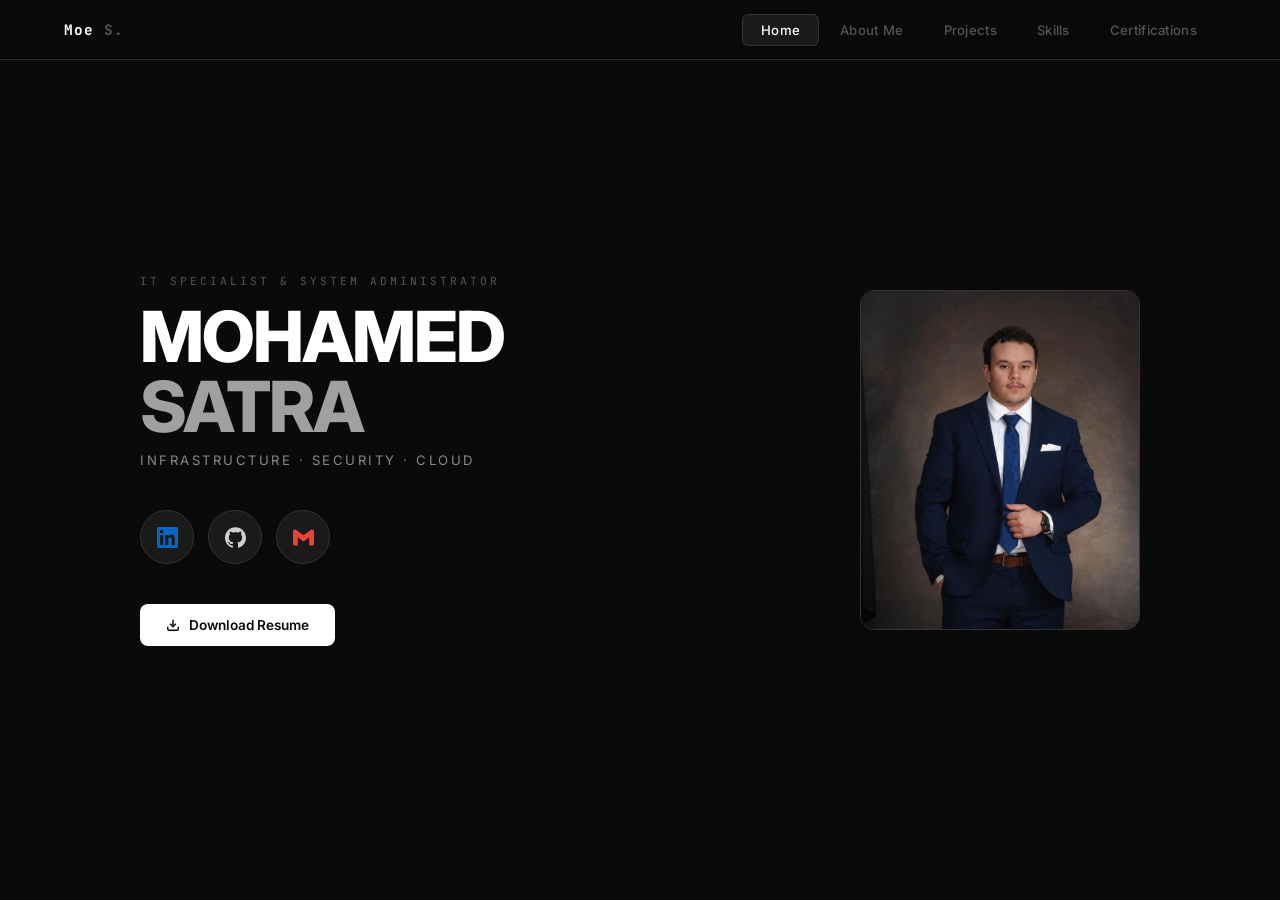
==== index.html @ 00e98afe "Added files via upload" ====
<!DOCTYPE html>
<html lang="en">
<head>
  <meta charset="UTF-8"/>
  <meta name="viewport" content="width=device-width, initial-scale=1.0"/>
  <title>Mohamed Satra | IT Specialist</title>
  <link href="https://fonts.googleapis.com/css2?family=Inter:wght@300;400;500;600;700;800&family=JetBrains+Mono:wght@400;500;700&display=swap" rel="stylesheet"/>
  <style>
    :root {
      --bg:      #0a0a0a;
      --bg2:     #111111;
      --bg3:     #1a1a1a;
      --bg4:     #222222;
      --border:  #2a2a2a;
      --border2: #333333;
      --text:    #f0f0f0;
      --text2:   #a0a0a0;
      --text3:   #555555;
      --white:   #ffffff;
    }

    * { margin: 0; padding: 0; box-sizing: border-box; }

    body {
      background: var(--bg);
      color: var(--text);
      font-family: 'Inter', sans-serif;
      min-height: 100vh;
      overflow-x: hidden;
    }

    /* NAV */
    nav {
      position: fixed;
      top: 0; left: 0; right: 0;
      z-index: 1000;
      background: rgba(10,10,10,0.96);
      backdrop-filter: blur(16px);
      border-bottom: 1px solid var(--border);
      height: 60px;
      display: flex;
      align-items: center;
      padding: 0 5%;
    }

    .nav-logo {
      font-family: 'JetBrains Mono', monospace;
      font-size: 0.9rem;
      font-weight: 700;
      color: var(--white);
      letter-spacing: 1px;
      margin-right: auto;
      text-decoration: none;
      cursor: pointer;
    }
    .nav-logo .dot { color: var(--text3); }

    .nav-tabs { display: flex; gap: 2px; list-style: none; }

    .nav-tabs li a {
      display: block;
      padding: 7px 18px;
      font-size: 0.82rem;
      font-weight: 500;
      letter-spacing: 0.3px;
      color: var(--text3);
      text-decoration: none;
      border-radius: 6px;
      border: 1px solid transparent;
      transition: all 0.2s;
      cursor: pointer;
    }
    .nav-tabs li a:hover { color: var(--text2); background: var(--bg3); }
    .nav-tabs li a.active { color: var(--white); background: var(--bg3); border-color: var(--border2); }

    /* PAGES — each page is a full viewport section, hidden by default */
    .page {
      display: none;
      min-height: 100vh;
      padding-top: 60px;
    }
    .page.active { display: block; }

    /* ══ HOME ══ */
    #home {
      display: flex;
      align-items: center;
      justify-content: center;
      min-height: 100vh;
      padding: 60px 7% 40px;
    }
    #home.active { display: flex; }

    .home-inner {
      display: flex;
      align-items: center;
      gap: 80px;
      max-width: 1000px;
      width: 100%;
    }

    .home-left { flex: 1; animation: fadeUp 0.7s ease both; }

    @keyframes fadeUp {
      from { opacity: 0; transform: translateY(20px); }
      to   { opacity: 1; transform: translateY(0); }
    }

    .home-eyebrow {
      font-family: 'JetBrains Mono', monospace;
      font-size: 0.7rem;
      letter-spacing: 3px;
      text-transform: uppercase;
      color: var(--text3);
      margin-bottom: 14px;
    }

    h1.name {
      font-size: clamp(3rem, 5.5vw, 5.2rem);
      font-weight: 800;
      line-height: 1.0;
      letter-spacing: -2px;
      color: var(--white);
      margin-bottom: 10px;
    }
    h1.name .last { color: var(--text2); display: block; }

    /* Lighter subtitle */
    .home-subtitle {
      font-size: 0.82rem;
      font-weight: 400;
      color: #888888;
      letter-spacing: 2.5px;
      text-transform: uppercase;
      margin-bottom: 42px;
    }

    /* Circle buttons */
    .social-circles {
      display: flex;
      gap: 14px;
      margin-bottom: 40px;
      align-items: center;
    }

    .circle-btn {
      width: 54px;
      height: 54px;
      border-radius: 50%;
      background: var(--bg3);
      border: 1px solid var(--border2);
      display: flex;
      align-items: center;
      justify-content: center;
      text-decoration: none;
      transition: all 0.25s;
      position: relative;
    }
    .circle-btn svg { width: 21px; height: 21px; transition: transform 0.25s; }
    .circle-btn:hover { background: var(--bg4); border-color: #555; transform: translateY(-3px); box-shadow: 0 6px 20px rgba(0,0,0,0.4); }
    .circle-btn:hover svg { transform: scale(1.1); }

    .circle-btn.linkedin svg { fill: #0a66c2; }
    .circle-btn.github   svg { fill: #d0d0d0; }
    .circle-btn.gmail    svg { fill: #ea4335; }

    .circle-btn::after {
      content: attr(data-tip);
      position: absolute;
      bottom: -26px; left: 50%;
      transform: translateX(-50%);
      font-family: 'JetBrains Mono', monospace;
      font-size: 0.6rem;
      color: var(--text3);
      letter-spacing: 1px;
      white-space: nowrap;
      opacity: 0;
      transition: opacity 0.2s;
      pointer-events: none;
    }
    .circle-btn:hover::after { opacity: 1; }

    .resume-btn {
      display: inline-flex;
      align-items: center;
      gap: 9px;
      padding: 13px 26px;
      background: var(--white);
      border: none;
      border-radius: 8px;
      color: #0a0a0a;
      font-family: 'Inter', sans-serif;
      font-weight: 600;
      font-size: 0.85rem;
      text-decoration: none;
      cursor: pointer;
      transition: all 0.25s;
    }
    .resume-btn:hover { background: #e0e0e0; transform: translateY(-2px); box-shadow: 0 8px 24px rgba(255,255,255,0.08); }
    .resume-btn svg { width: 14px; height: 14px; }

    .home-right { flex-shrink: 0; animation: fadeUp 0.7s 0.15s ease both; }

    .photo-wrap {
      width: 280px;
      height: 340px;
      border-radius: 14px;
      overflow: hidden;
      background: var(--bg3);
      border: 1px solid var(--border2);
      display: flex;
      align-items: center;
      justify-content: center;
    }
    .photo-wrap img { width: 100%; height: 100%; object-fit: cover; display: block; }

    .photo-placeholder {
      display: flex; flex-direction: column;
      align-items: center; gap: 10px; color: var(--text3);
    }
    .photo-placeholder svg { width: 50px; height: 50px; stroke: var(--text3); fill: none; stroke-width: 1.2; }
    .photo-placeholder span { font-family: 'JetBrains Mono', monospace; font-size: 0.62rem; letter-spacing: 2px; text-transform: uppercase; }

    /* ══ SHARED SECTION STYLES ══ */
    .section-wrap { max-width: 1060px; margin: 0 auto; padding: 80px 6% 60px; }

    .sec-label {
      font-family: 'JetBrains Mono', monospace;
      font-size: 0.68rem; letter-spacing: 3px;
      text-transform: uppercase; color: var(--text3); margin-bottom: 8px;
    }
    .sec-title {
      font-size: clamp(1.8rem, 3vw, 2.6rem);
      font-weight: 800; color: var(--white);
      letter-spacing: -1px; margin-bottom: 40px; line-height: 1.1;
    }
    .sec-title span { color: var(--text2); }

    .card { background: var(--bg2); border: 1px solid var(--border); border-radius: 12px; padding: 30px; }

    /* ══ ABOUT ══ */
    .about-grid { display: grid; grid-template-columns: 1.3fr 1fr; gap: 20px; margin-bottom: 20px; }

    .about-bio p { font-size: 0.93rem; color: var(--text2); line-height: 1.85; margin-bottom: 14px; }
    .about-bio p:last-child { margin-bottom: 0; }

    .tag-row { display: flex; flex-wrap: wrap; gap: 7px; margin-top: 18px; }
    .tag { padding: 4px 11px; background: var(--bg3); border: 1px solid var(--border2); border-radius: 20px; font-size: 0.73rem; color: var(--text3); font-family: 'JetBrains Mono', monospace; }

    .stat-list { display: flex; flex-direction: column; gap: 10px; }
    .stat-row { display: flex; align-items: center; gap: 16px; padding: 18px 20px; background: var(--bg2); border: 1px solid var(--border); border-radius: 8px; transition: border-color 0.2s; }
    .stat-row:hover { border-color: var(--border2); }
    .stat-num { font-size: 2rem; font-weight: 800; color: var(--white); min-width: 60px; line-height: 1; }
    .stat-info strong { display: block; font-size: 0.88rem; font-weight: 600; color: var(--text); }
    .stat-info span { font-size: 0.76rem; color: var(--text3); }

    /* Education inside About */
    .edu-section { margin-top: 0; }
    .edu-section .card h3 {
      font-size: 0.7rem; font-weight: 600; letter-spacing: 2px;
      text-transform: uppercase; color: var(--text3); margin-bottom: 16px;
    }
    .entry { margin-bottom: 12px; }
    .entry strong { display: block; font-size: 0.88rem; color: var(--text); margin-bottom: 2px; }
    .entry span { font-size: 0.75rem; color: var(--text3); font-family: 'JetBrains Mono', monospace; }

    /* ══ PROJECTS ══ */
    .folders-row { display: grid; grid-template-columns: repeat(3, 1fr); gap: 20px; }

    .folder { transition: transform 0.3s; }
    .folder:hover { transform: translateY(-6px); }

    .folder-tab {
      height: 26px; width: 52%;
      background: var(--bg4); border-radius: 8px 8px 0 0;
      border: 1px solid var(--border2); border-bottom: none;
      display: flex; align-items: center; padding: 0 12px;
      font-family: 'JetBrains Mono', monospace;
      font-size: 0.6rem; color: var(--text3); letter-spacing: 0.5px;
    }

    .folder-body {
      background: var(--bg2); border: 1px solid var(--border2);
      border-radius: 0 8px 8px 8px; padding: 26px;
      min-height: 310px; display: flex; flex-direction: column;
      transition: border-color 0.3s;
    }
    .folder:hover .folder-body { border-color: #3a3a3a; }

    .folder-ico { font-size: 1.5rem; margin-bottom: 14px; }
    .folder-name { font-size: 0.98rem; font-weight: 700; color: var(--white); margin-bottom: 10px; line-height: 1.3; }
    .folder-desc { font-size: 0.82rem; color: var(--text3); line-height: 1.7; flex: 1; margin-bottom: 18px; }

    .folder-tags { display: flex; flex-wrap: wrap; gap: 5px; margin-bottom: 18px; }
    .f-tag { padding: 3px 8px; background: var(--bg3); border: 1px solid var(--border); border-radius: 3px; font-family: 'JetBrains Mono', monospace; font-size: 0.6rem; color: var(--text3); }

    .folder-link {
      display: inline-flex; align-items: center; gap: 7px;
      padding: 9px 16px; background: var(--bg3);
      border: 1px solid var(--border2); border-radius: 6px;
      color: var(--text2); font-size: 0.79rem; font-weight: 500;
      text-decoration: none; transition: all 0.2s; align-self: flex-start;
    }
    .folder-link:hover { background: var(--bg4); border-color: #555; color: var(--white); }
    .folder-link svg { width: 11px; height: 11px; stroke: currentColor; fill: none; stroke-width: 2.5; }

    /* ══ SKILLS ══ */
    .skills-grid { display: grid; grid-template-columns: repeat(3, 1fr); gap: 14px; }

    .skill-card { background: var(--bg2); border: 1px solid var(--border); border-radius: 10px; padding: 22px; transition: border-color 0.2s; }
    .skill-card:hover { border-color: var(--border2); }
    .skill-cat { font-size: 0.7rem; font-weight: 600; letter-spacing: 2px; text-transform: uppercase; color: var(--text3); margin-bottom: 14px; }
    .skill-pills { display: flex; flex-wrap: wrap; gap: 6px; }
    .pill { padding: 4px 10px; background: var(--bg3); border: 1px solid var(--border); border-radius: 4px; font-size: 0.77rem; color: var(--text2); transition: all 0.15s; }
    .pill:hover { border-color: var(--border2); color: var(--white); }

    /* ══ CERTIFICATIONS ══ */
    .certs-grid { display: grid; grid-template-columns: repeat(3, 1fr); gap: 20px; }

    .cert-card {
      background: var(--bg2);
      border: 1px solid var(--border);
      border-radius: 12px;
      padding: 30px;
      display: flex;
      flex-direction: column;
      gap: 14px;
      transition: border-color 0.25s, transform 0.25s;
      position: relative;
      overflow: hidden;
    }
    .cert-card::before {
      content: '';
      position: absolute;
      top: 0; left: 0; right: 0;
      height: 2px;
      background: linear-gradient(90deg, #444, transparent);
    }
    .cert-card:hover { border-color: var(--border2); transform: translateY(-4px); }

    .cert-logo { font-size: 2rem; }

    .cert-name {
      font-size: 1rem;
      font-weight: 700;
      color: var(--white);
      line-height: 1.3;
    }

    .cert-issuer {
      font-family: 'JetBrains Mono', monospace;
      font-size: 0.7rem;
      color: var(--text3);
      letter-spacing: 1px;
    }

    .cert-desc {
      font-size: 0.82rem;
      color: var(--text3);
      line-height: 1.6;
      flex: 1;
    }

    .cert-badge {
      display: inline-block;
      padding: 4px 10px;
      background: var(--bg3);
      border: 1px solid var(--border2);
      border-radius: 4px;
      font-family: 'JetBrains Mono', monospace;
      font-size: 0.65rem;
      color: var(--text2);
      letter-spacing: 1px;
      align-self: flex-start;
    }

    /* RESPONSIVE */
    @media (max-width: 900px) {
      .home-inner { flex-direction: column-reverse; gap: 32px; text-align: center; }
      .social-circles { justify-content: center; }
      .about-grid { grid-template-columns: 1fr; }
      .folders-row { grid-template-columns: 1fr; }
      .skills-grid { grid-template-columns: 1fr 1fr; }
      .certs-grid { grid-template-columns: 1fr; }
    }
    @media (max-width: 560px) {
      .skills-grid { grid-template-columns: 1fr; }
      .nav-tabs li a { padding: 7px 10px; font-size: 0.75rem; }
    }
  </style>
</head>
<body>

  <nav>
    <div class="nav-logo" onclick="show('home')" style="cursor:pointer">Moe <span class="dot">S.</span></div>
    <ul class="nav-tabs">
      <li><a onclick="show('home')"     id="tab-home"     class="active">Home</a></li>
      <li><a onclick="show('about')"    id="tab-about">About Me</a></li>
      <li><a onclick="show('projects')" id="tab-projects">Projects</a></li>
      <li><a onclick="show('skills')"   id="tab-skills">Skills</a></li>
      <li><a onclick="show('certs')"    id="tab-certs">Certifications</a></li>
    </ul>
  </nav>

  <!-- ══ HOME ══ -->
  <section class="page active" id="home">
    <div class="home-inner">
      <div class="home-left">
        <div class="home-eyebrow">IT Specialist &amp; System Administrator</div>
        <h1 class="name">MOHAMED<span class="last">SATRA</span></h1>
        <div class="home-subtitle">Infrastructure · Security · Cloud</div>

        <div class="social-circles">
          <a href="https://www.linkedin.com/in/mohamed-satra-b9b0901b2/" target="_blank" class="circle-btn linkedin" data-tip="LinkedIn">
            <svg viewBox="0 0 24 24"><path d="M20.447 20.452h-3.554v-5.569c0-1.328-.027-3.037-1.852-3.037-1.853 0-2.136 1.445-2.136 2.939v5.667H9.351V9h3.414v1.561h.046c.477-.9 1.637-1.85 3.37-1.85 3.601 0 4.267 2.37 4.267 5.455v6.286zM5.337 7.433a2.062 2.062 0 0 1-2.063-2.065 2.064 2.064 0 1 1 2.063 2.065zm1.782 13.019H3.555V9h3.564v11.452zM22.225 0H1.771C.792 0 0 .774 0 1.729v20.542C0 23.227.792 24 1.771 24h20.451C23.2 24 24 23.227 24 22.271V1.729C24 .774 23.2 0 22.222 0h.003z"/></svg>
          </a>
          <a href="https://github.com/msatra12" target="_blank" class="circle-btn github" data-tip="GitHub">
            <svg viewBox="0 0 24 24"><path d="M12 .297c-6.63 0-12 5.373-12 12 0 5.303 3.438 9.8 8.205 11.385.6.113.82-.258.82-.577 0-.285-.01-1.04-.015-2.04-3.338.724-4.042-1.61-4.042-1.61C4.422 18.07 3.633 17.7 3.633 17.7c-1.087-.744.084-.729.084-.729 1.205.084 1.838 1.236 1.838 1.236 1.07 1.835 2.809 1.305 3.495.998.108-.776.417-1.305.76-1.605-2.665-.3-5.466-1.332-5.466-5.93 0-1.31.465-2.38 1.235-3.22-.135-.303-.54-1.523.105-3.176 0 0 1.005-.322 3.3 1.23.96-.267 1.98-.399 3-.405 1.02.006 2.04.138 3 .405 2.28-1.552 3.285-1.23 3.285-1.23.645 1.653.24 2.873.12 3.176.765.84 1.23 1.91 1.23 3.22 0 4.61-2.805 5.625-5.475 5.92.42.36.81 1.096.81 2.22 0 1.606-.015 2.896-.015 3.286 0 .315.21.69.825.57C20.565 22.092 24 17.592 24 12.297c0-6.627-5.373-12-12-12"/></svg>
          </a>
          <a href="/cdn-cgi/l/email-protection#83f0e2f7f1e2e1efe2e8e6b6c3e4eee2eaefade0ecee" class="circle-btn gmail" data-tip="Email">
            <svg viewBox="0 0 24 24"><path d="M24 5.457v13.909c0 .904-.732 1.636-1.636 1.636h-3.819V11.73L12 16.64l-6.545-4.91v9.273H1.636A1.636 1.636 0 0 1 0 19.366V5.457c0-2.023 2.309-3.178 3.927-1.964L5.455 4.64 12 9.548l6.545-4.91 1.528-1.145C21.69 2.28 24 3.434 24 5.457z"/></svg>
          </a>
        </div>

        <a href="Moe_Satra_Resume.pdf" download="Moe_Satra_Resume.pdf" class="resume-btn">
          <svg viewBox="0 0 24 24" fill="none" stroke="currentColor" stroke-width="2.5"><path d="M21 15v4a2 2 0 0 1-2 2H5a2 2 0 0 1-2-2v-4"/><polyline points="7 10 12 15 17 10"/><line x1="12" y1="15" x2="12" y2="3"/></svg>
          Download Resume
        </a>
      </div>

      <div class="home-right">
        <div class="photo-wrap">
          <img src="[data-uri]" alt="Mohamed Satra" />
        </div>
      </div>
    </div>
  </section>

  <!-- ══ ABOUT ══ -->
  <section class="page" id="about">
    <div class="section-wrap">
      <div class="sec-label">About Me</div>
      <h2 class="sec-title">Who I <span>Am</span></h2>
      <div class="about-grid">
        <div class="card about-bio">
          <p>IT Specialist with 3+ years of experience administering enterprise systems across on-premises and cloud environments. I specialize in Microsoft 365 and Azure infrastructure, with a proven track record supporting 200+ users at Algoma University.</p>
          <p>My expertise spans network infrastructure — DNS, DHCP, VLANs, VPN, firewall — as well as enforcing security controls through MFA, endpoint protection, and Group Policy. I maintain disaster recovery readiness and have hands-on experience with SQL-based integrations and automation.</p>
          <p>I hold a Bachelor of Science (Honours) in Computer Science from Algoma University with a 95% GPA, alongside Microsoft 365 Endpoint Administrator, SC-900, and AZ-900 certifications.</p>
          <div class="tag-row">
            <span class="tag">MS-365 Endpoint Admin</span>
            <span class="tag">SC-900</span>
            <span class="tag">AZ-900</span>
            <span class="tag">GPA: 95%</span>
            <span class="tag">Toronto, ON</span>
          </div>
        </div>
        <div class="stat-list">
          <div class="stat-row"><div class="stat-num">3+</div><div class="stat-info"><strong>Years of Experience</strong><span>Enterprise IT environments</span></div></div>
          <div class="stat-row"><div class="stat-num">200+</div><div class="stat-info"><strong>Users Supported</strong><span>Identity, access &amp; endpoint mgmt.</span></div></div>
          <div class="stat-row"><div class="stat-num">30</div><div class="stat-info"><strong>Tickets / Day</strong><span>Hardware, software &amp; network</span></div></div>
          <div class="stat-row"><div class="stat-num">3</div><div class="stat-info"><strong>Microsoft Certifications</strong><span>Endpoint · SC-900 · AZ-900</span></div></div>
        </div>
      </div>

      <!-- Education moved here -->
      <div class="edu-section">
        <div class="card">
          <h3>🎓 Education</h3>
          <div class="entry">
            <strong>Bachelor of Science (Honours) — Computer Science</strong>
            <span>Algoma University · 2020–2024 · GPA: 95%</span>
          </div>
        </div>
      </div>
    </div>
  </section>

  <!-- ══ PROJECTS ══ -->
  <section class="page" id="projects">
    <div class="section-wrap">
      <div class="sec-label">My Work</div>
      <h2 class="sec-title">Projects <span>&amp; Tools</span></h2>
      <div class="folders-row">

        <div class="folder">
          <div class="folder-tab">network-scanner-tool</div>
          <div class="folder-body">
            <div class="folder-ico">🔍</div>
            <div class="folder-name">Network Scanner Tool</div>
            <div class="folder-desc">A browser-based network scanning simulator demonstrating host discovery, port enumeration, and security alerting — core skills for IT and networking roles.</div>
            <div class="folder-tags"><span class="f-tag">Networking</span><span class="f-tag">Port Scanning</span><span class="f-tag">Security</span><span class="f-tag">HTML/JS</span></div>
            <a href="https://msatra12.github.io/network-scanner-tool/" target="_blank" class="folder-link">
              <svg viewBox="0 0 24 24"><path d="M18 13v6a2 2 0 0 1-2 2H5a2 2 0 0 1-2-2V8a2 2 0 0 1 2-2h6"/><polyline points="15 3 21 3 21 9"/><line x1="10" y1="14" x2="21" y2="3"/></svg>
              View Project
            </a>
          </div>
        </div>

        <div class="folder">
          <div class="folder-tab">it-asset-management</div>
          <div class="folder-body">
            <div class="folder-ico">🖥️</div>
            <div class="folder-name">IT Asset Management System</div>
            <div class="folder-desc">A browser-based IT asset tracking system for managing hardware inventory — laptops, desktops, servers, printers, and networking equipment across an organization.</div>
            <div class="folder-tags"><span class="f-tag">Asset Tracking</span><span class="f-tag">Inventory</span><span class="f-tag">ITSM</span><span class="f-tag">HTML/JS</span></div>
            <a href="https://msatra12.github.io/it-asset-management/" target="_blank" class="folder-link">
              <svg viewBox="0 0 24 24"><path d="M18 13v6a2 2 0 0 1-2 2H5a2 2 0 0 1-2-2V8a2 2 0 0 1 2-2h6"/><polyline points="15 3 21 3 21 9"/><line x1="10" y1="14" x2="21" y2="3"/></svg>
              View Project
            </a>
          </div>
        </div>

        <div class="folder">
          <div class="folder-tab">pc-troubleshooting-kb</div>
          <div class="folder-body">
            <div class="folder-ico">🛠️</div>
            <div class="folder-name">PC Troubleshooting Knowledge Base</div>
            <div class="folder-desc">An interactive, searchable knowledge base for diagnosing and resolving common PC issues — built as a practical IT support reference tool.</div>
            <div class="folder-tags"><span class="f-tag">IT Support</span><span class="f-tag">Knowledge Base</span><span class="f-tag">Troubleshooting</span><span class="f-tag">HTML/JS</span></div>
            <a href="https://msatra12.github.io/pc-troubleshooting-kb/" target="_blank" class="folder-link">
              <svg viewBox="0 0 24 24"><path d="M18 13v6a2 2 0 0 1-2 2H5a2 2 0 0 1-2-2V8a2 2 0 0 1 2-2h6"/><polyline points="15 3 21 3 21 9"/><line x1="10" y1="14" x2="21" y2="3"/></svg>
              View Project
            </a>
          </div>
        </div>

      </div>
    </div>
  </section>

  <!-- ══ SKILLS ══ -->
  <section class="page" id="skills">
    <div class="section-wrap">
      <div class="sec-label">Expertise</div>
      <h2 class="sec-title">Skills <span>&amp; Stack</span></h2>
      <div class="skills-grid">
        <div class="skill-card"><div class="skill-cat">☁️ Cloud &amp; Infrastructure</div><div class="skill-pills"><span class="pill">Microsoft 365 Admin</span><span class="pill">Azure AD</span><span class="pill">AWS</span><span class="pill">OneDrive</span><span class="pill">Hyper-V</span><span class="pill">SharePoint</span><span class="pill">Exchange</span><span class="pill">Teams</span></div></div>
        <div class="skill-card"><div class="skill-cat">🌐 Networking</div><div class="skill-pills"><span class="pill">TCP/IP</span><span class="pill">DNS</span><span class="pill">DHCP</span><span class="pill">VLAN</span><span class="pill">VPN</span><span class="pill">Wi-Fi</span><span class="pill">Firewall</span></div></div>
        <div class="skill-card"><div class="skill-cat">🔐 Security</div><div class="skill-pills"><span class="pill">MFA Enforcement</span><span class="pill">Group Policy</span><span class="pill">Endpoint Protection</span><span class="pill">Data Backup</span><span class="pill">Disaster Recovery</span><span class="pill">Identity Lifecycle</span></div></div>
        <div class="skill-card"><div class="skill-cat">🖥️ Operating Systems</div><div class="skill-pills"><span class="pill">Windows 10/11</span><span class="pill">Windows Server</span><span class="pill">macOS</span><span class="pill">Linux</span></div></div>
        <div class="skill-card"><div class="skill-cat">⚙️ ITSM &amp; Tools</div><div class="skill-pills"><span class="pill">Active Directory</span><span class="pill">Freshservice</span><span class="pill">IT Asset Management</span><span class="pill">Endpoint Imaging</span><span class="pill">Onboarding/Offboarding</span></div></div>
        <div class="skill-card"><div class="skill-cat">🗄️ Data &amp; Databases</div><div class="skill-pills"><span class="pill">SQL Server</span><span class="pill">MySQL</span><span class="pill">SQL Integrations</span><span class="pill">Data Reporting</span><span class="pill">Automation</span></div></div>
      </div>
    </div>
  </section>

  <!-- ══ CERTIFICATIONS ══ -->
  <section class="page" id="certs">
    <div class="section-wrap">
      <div class="sec-label">Credentials</div>
      <h2 class="sec-title">Certifi<span>cations</span></h2>
      <div class="certs-grid">

        <div class="cert-card">
          <div class="cert-logo">🏆</div>
          <div class="cert-name">Microsoft 365 Certified: Endpoint Administrator</div>
          <div class="cert-issuer">Microsoft · Active</div>
          <div class="cert-desc">Validates expertise in deploying, configuring, securing, managing, and monitoring devices and client applications in a Microsoft 365 environment.</div>
          <span class="cert-badge">MD-102</span>
        </div>

        <div class="cert-card">
          <div class="cert-logo">🛡️</div>
          <div class="cert-name">Microsoft Security, Compliance &amp; Identity Fundamentals</div>
          <div class="cert-issuer">Microsoft · Active</div>
          <div class="cert-desc">Demonstrates foundational knowledge of security, compliance, and identity concepts across Microsoft cloud-based and related services.</div>
          <span class="cert-badge">SC-900</span>
        </div>

        <div class="cert-card">
          <div class="cert-logo">☁️</div>
          <div class="cert-name">Microsoft Azure Fundamentals</div>
          <div class="cert-issuer">Microsoft · Active</div>
          <div class="cert-desc">Covers core Azure concepts including cloud services, Azure architecture, security, privacy, compliance, and Azure pricing and support.</div>
          <span class="cert-badge">AZ-900</span>
        </div>

      </div>
    </div>
  </section>

  <script data-cfasync="false" src="/cdn-cgi/scripts/5c5dd728/cloudflare-static/email-decode.min.js"></script><script>
    function show(id) {
      // Hide all pages
      document.querySelectorAll('.page').forEach(p => {
        p.classList.remove('active');
        p.style.display = 'none';
      });

      // Remove active from all tabs
      document.querySelectorAll('.nav-tabs a').forEach(a => a.classList.remove('active'));

      // Show selected page
      const page = document.getElementById(id);
      if (id === 'home') {
        page.style.display = 'flex';
      } else {
        page.style.display = 'block';
      }
      page.classList.add('active');

      // Activate tab
      const tab = document.getElementById('tab-' + id);
      if (tab) tab.classList.add('active');

      window.scrollTo(0, 0);
    }

    // Init: make sure only home is visible on load
    document.querySelectorAll('.page').forEach(p => p.style.display = 'none');
    co
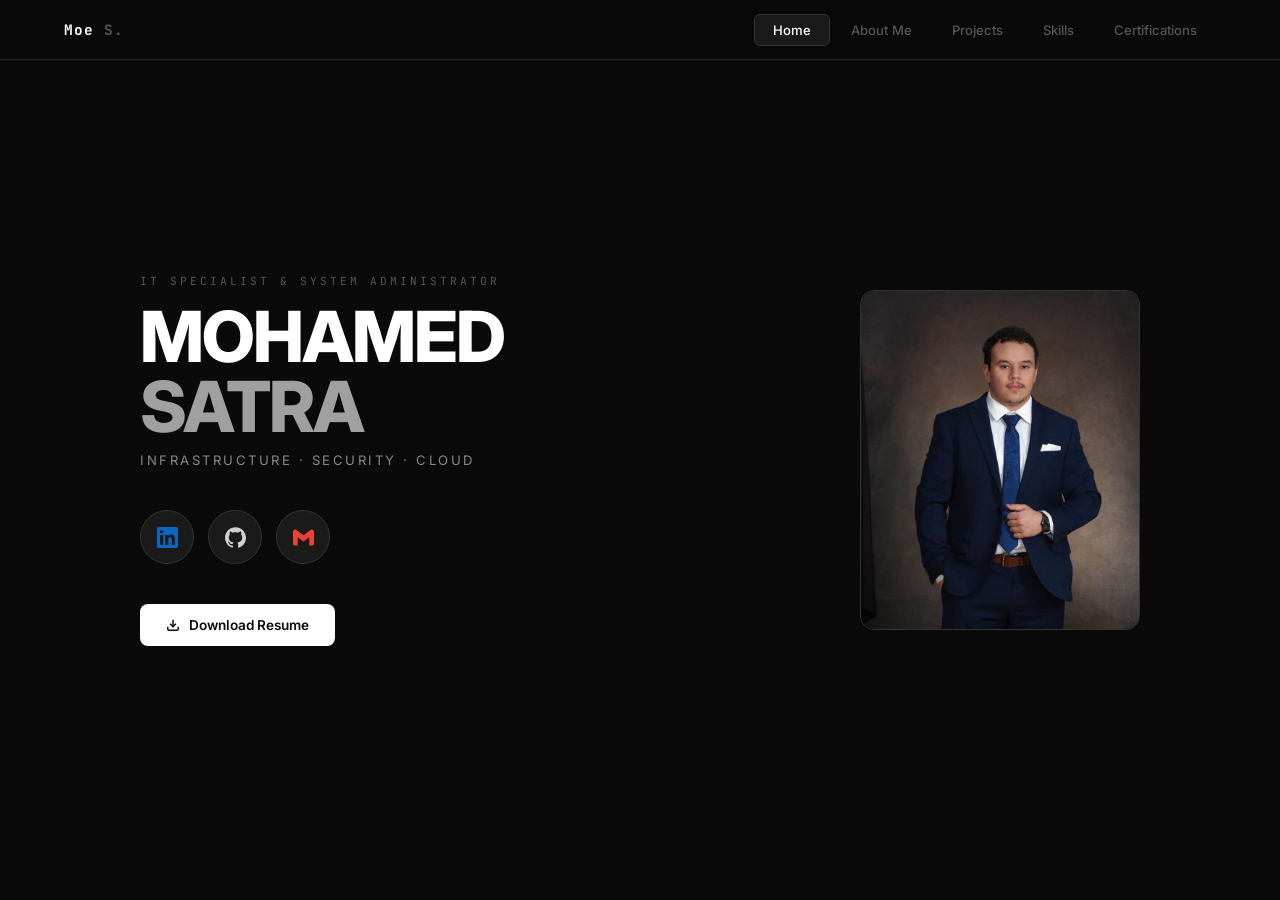
==== commit 06c045a3: "Added updated index file" ====
--- a/index.html
+++ b/index.html
@@ -7,409 +7,119 @@
   <link href="https://fonts.googleapis.com/css2?family=Inter:wght@300;400;500;600;700;800&family=JetBrains+Mono:wght@400;500;700&display=swap" rel="stylesheet"/>
   <style>
     :root {
-      --bg:      #0a0a0a;
-      --bg2:     #111111;
-      --bg3:     #1a1a1a;
-      --bg4:     #222222;
-      --border:  #2a2a2a;
-      --border2: #333333;
-      --text:    #f0f0f0;
-      --text2:   #a0a0a0;
-      --text3:   #555555;
-      --white:   #ffffff;
+      --bg:#0a0a0a;--bg2:#111111;--bg3:#1a1a1a;--bg4:#222222;
+      --border:#2a2a2a;--border2:#333333;--text:#f0f0f0;
+      --text2:#a0a0a0;--text3:#555555;--white:#ffffff;
     }
-
-    * { margin: 0; padding: 0; box-sizing: border-box; }
-
-    body {
-      background: var(--bg);
-      color: var(--text);
-      font-family: 'Inter', sans-serif;
-      min-height: 100vh;
-      overflow-x: hidden;
-    }
-
-    /* NAV */
-    nav {
-      position: fixed;
-      top: 0; left: 0; right: 0;
-      z-index: 1000;
-      background: rgba(10,10,10,0.96);
-      backdrop-filter: blur(16px);
-      border-bottom: 1px solid var(--border);
-      height: 60px;
-      display: flex;
-      align-items: center;
-      padding: 0 5%;
-    }
-
-    .nav-logo {
-      font-family: 'JetBrains Mono', monospace;
-      font-size: 0.9rem;
-      font-weight: 700;
-      color: var(--white);
-      letter-spacing: 1px;
-      margin-right: auto;
-      text-decoration: none;
-      cursor: pointer;
-    }
-    .nav-logo .dot { color: var(--text3); }
-
-    .nav-tabs { display: flex; gap: 2px; list-style: none; }
-
-    .nav-tabs li a {
-      display: block;
-      padding: 7px 18px;
-      font-size: 0.82rem;
-      font-weight: 500;
-      letter-spacing: 0.3px;
-      color: var(--text3);
-      text-decoration: none;
-      border-radius: 6px;
-      border: 1px solid transparent;
-      transition: all 0.2s;
-      cursor: pointer;
-    }
-    .nav-tabs li a:hover { color: var(--text2); background: var(--bg3); }
-    .nav-tabs li a.active { color: var(--white); background: var(--bg3); border-color: var(--border2); }
-
-    /* PAGES — each page is a full viewport section, hidden by default */
-    .page {
-      display: none;
-      min-height: 100vh;
-      padding-top: 60px;
-    }
-    .page.active { display: block; }
-
-    /* ══ HOME ══ */
-    #home {
-      display: flex;
-      align-items: center;
-      justify-content: center;
-      min-height: 100vh;
-      padding: 60px 7% 40px;
-    }
-    #home.active { display: flex; }
-
-    .home-inner {
-      display: flex;
-      align-items: center;
-      gap: 80px;
-      max-width: 1000px;
-      width: 100%;
-    }
-
-    .home-left { flex: 1; animation: fadeUp 0.7s ease both; }
-
-    @keyframes fadeUp {
-      from { opacity: 0; transform: translateY(20px); }
-      to   { opacity: 1; transform: translateY(0); }
-    }
-
-    .home-eyebrow {
-      font-family: 'JetBrains Mono', monospace;
-      font-size: 0.7rem;
-      letter-spacing: 3px;
-      text-transform: uppercase;
-      color: var(--text3);
-      margin-bottom: 14px;
-    }
-
-    h1.name {
-      font-size: clamp(3rem, 5.5vw, 5.2rem);
-      font-weight: 800;
-      line-height: 1.0;
-      letter-spacing: -2px;
-      color: var(--white);
-      margin-bottom: 10px;
-    }
-    h1.name .last { color: var(--text2); display: block; }
-
-    /* Lighter subtitle */
-    .home-subtitle {
-      font-size: 0.82rem;
-      font-weight: 400;
-      color: #888888;
-      letter-spacing: 2.5px;
-      text-transform: uppercase;
-      margin-bottom: 42px;
-    }
-
-    /* Circle buttons */
-    .social-circles {
-      display: flex;
-      gap: 14px;
-      margin-bottom: 40px;
-      align-items: center;
-    }
-
-    .circle-btn {
-      width: 54px;
-      height: 54px;
-      border-radius: 50%;
-      background: var(--bg3);
-      border: 1px solid var(--border2);
-      display: flex;
-      align-items: center;
-      justify-content: center;
-      text-decoration: none;
-      transition: all 0.25s;
-      position: relative;
-    }
-    .circle-btn svg { width: 21px; height: 21px; transition: transform 0.25s; }
-    .circle-btn:hover { background: var(--bg4); border-color: #555; transform: translateY(-3px); box-shadow: 0 6px 20px rgba(0,0,0,0.4); }
-    .circle-btn:hover svg { transform: scale(1.1); }
-
-    .circle-btn.linkedin svg { fill: #0a66c2; }
-    .circle-btn.github   svg { fill: #d0d0d0; }
-    .circle-btn.gmail    svg { fill: #ea4335; }
-
-    .circle-btn::after {
-      content: attr(data-tip);
-      position: absolute;
-      bottom: -26px; left: 50%;
-      transform: translateX(-50%);
-      font-family: 'JetBrains Mono', monospace;
-      font-size: 0.6rem;
-      color: var(--text3);
-      letter-spacing: 1px;
-      white-space: nowrap;
-      opacity: 0;
-      transition: opacity 0.2s;
-      pointer-events: none;
-    }
-    .circle-btn:hover::after { opacity: 1; }
-
-    .resume-btn {
-      display: inline-flex;
-      align-items: center;
-      gap: 9px;
-      padding: 13px 26px;
-      background: var(--white);
-      border: none;
-      border-radius: 8px;
-      color: #0a0a0a;
-      font-family: 'Inter', sans-serif;
-      font-weight: 600;
-      font-size: 0.85rem;
-      text-decoration: none;
-      cursor: pointer;
-      transition: all 0.25s;
-    }
-    .resume-btn:hover { background: #e0e0e0; transform: translateY(-2px); box-shadow: 0 8px 24px rgba(255,255,255,0.08); }
-    .resume-btn svg { width: 14px; height: 14px; }
-
-    .home-right { flex-shrink: 0; animation: fadeUp 0.7s 0.15s ease both; }
-
-    .photo-wrap {
-      width: 280px;
-      height: 340px;
-      border-radius: 14px;
-      overflow: hidden;
-      background: var(--bg3);
-      border: 1px solid var(--border2);
-      display: flex;
-      align-items: center;
-      justify-content: center;
-    }
-    .photo-wrap img { width: 100%; height: 100%; object-fit: cover; display: block; }
-
-    .photo-placeholder {
-      display: flex; flex-direction: column;
-      align-items: center; gap: 10px; color: var(--text3);
-    }
-    .photo-placeholder svg { width: 50px; height: 50px; stroke: var(--text3); fill: none; stroke-width: 1.2; }
-    .photo-placeholder span { font-family: 'JetBrains Mono', monospace; font-size: 0.62rem; letter-spacing: 2px; text-transform: uppercase; }
-
-    /* ══ SHARED SECTION STYLES ══ */
-    .section-wrap { max-width: 1060px; margin: 0 auto; padding: 80px 6% 60px; }
-
-    .sec-label {
-      font-family: 'JetBrains Mono', monospace;
-      font-size: 0.68rem; letter-spacing: 3px;
-      text-transform: uppercase; color: var(--text3); margin-bottom: 8px;
-    }
-    .sec-title {
-      font-size: clamp(1.8rem, 3vw, 2.6rem);
-      font-weight: 800; color: var(--white);
-      letter-spacing: -1px; margin-bottom: 40px; line-height: 1.1;
-    }
-    .sec-title span { color: var(--text2); }
-
-    .card { background: var(--bg2); border: 1px solid var(--border); border-radius: 12px; padding: 30px; }
-
-    /* ══ ABOUT ══ */
-    .about-grid { display: grid; grid-template-columns: 1.3fr 1fr; gap: 20px; margin-bottom: 20px; }
-
-    .about-bio p { font-size: 0.93rem; color: var(--text2); line-height: 1.85; margin-bottom: 14px; }
-    .about-bio p:last-child { margin-bottom: 0; }
-
-    .tag-row { display: flex; flex-wrap: wrap; gap: 7px; margin-top: 18px; }
-    .tag { padding: 4px 11px; background: var(--bg3); border: 1px solid var(--border2); border-radius: 20px; font-size: 0.73rem; color: var(--text3); font-family: 'JetBrains Mono', monospace; }
-
-    .stat-list { display: flex; flex-direction: column; gap: 10px; }
-    .stat-row { display: flex; align-items: center; gap: 16px; padding: 18px 20px; background: var(--bg2); border: 1px solid var(--border); border-radius: 8px; transition: border-color 0.2s; }
-    .stat-row:hover { border-color: var(--border2); }
-    .stat-num { font-size: 2rem; font-weight: 800; color: var(--white); min-width: 60px; line-height: 1; }
-    .stat-info strong { display: block; font-size: 0.88rem; font-weight: 600; color: var(--text); }
-    .stat-info span { font-size: 0.76rem; color: var(--text3); }
-
-    /* Education inside About */
-    .edu-section { margin-top: 0; }
-    .edu-section .card h3 {
-      font-size: 0.7rem; font-weight: 600; letter-spacing: 2px;
-      text-transform: uppercase; color: var(--text3); margin-bottom: 16px;
-    }
-    .entry { margin-bottom: 12px; }
-    .entry strong { display: block; font-size: 0.88rem; color: var(--text); margin-bottom: 2px; }
-    .entry span { font-size: 0.75rem; color: var(--text3); font-family: 'JetBrains Mono', monospace; }
-
-    /* ══ PROJECTS ══ */
-    .folders-row { display: grid; grid-template-columns: repeat(3, 1fr); gap: 20px; }
-
-    .folder { transition: transform 0.3s; }
-    .folder:hover { transform: translateY(-6px); }
-
-    .folder-tab {
-      height: 26px; width: 52%;
-      background: var(--bg4); border-radius: 8px 8px 0 0;
-      border: 1px solid var(--border2); border-bottom: none;
-      display: flex; align-items: center; padding: 0 12px;
-      font-family: 'JetBrains Mono', monospace;
-      font-size: 0.6rem; color: var(--text3); letter-spacing: 0.5px;
-    }
-
-    .folder-body {
-      background: var(--bg2); border: 1px solid var(--border2);
-      border-radius: 0 8px 8px 8px; padding: 26px;
-      min-height: 310px; display: flex; flex-direction: column;
-      transition: border-color 0.3s;
-    }
-    .folder:hover .folder-body { border-color: #3a3a3a; }
-
-    .folder-ico { font-size: 1.5rem; margin-bottom: 14px; }
-    .folder-name { font-size: 0.98rem; font-weight: 700; color: var(--white); margin-bottom: 10px; line-height: 1.3; }
-    .folder-desc { font-size: 0.82rem; color: var(--text3); line-height: 1.7; flex: 1; margin-bottom: 18px; }
-
-    .folder-tags { display: flex; flex-wrap: wrap; gap: 5px; margin-bottom: 18px; }
-    .f-tag { padding: 3px 8px; background: var(--bg3); border: 1px solid var(--border); border-radius: 3px; font-family: 'JetBrains Mono', monospace; font-size: 0.6rem; color: var(--text3); }
-
-    .folder-link {
-      display: inline-flex; align-items: center; gap: 7px;
-      padding: 9px 16px; background: var(--bg3);
-      border: 1px solid var(--border2); border-radius: 6px;
-      color: var(--text2); font-size: 0.79rem; font-weight: 500;
-      text-decoration: none; transition: all 0.2s; align-self: flex-start;
-    }
-    .folder-link:hover { background: var(--bg4); border-color: #555; color: var(--white); }
-    .folder-link svg { width: 11px; height: 11px; stroke: currentColor; fill: none; stroke-width: 2.5; }
-
-    /* ══ SKILLS ══ */
-    .skills-grid { display: grid; grid-template-columns: repeat(3, 1fr); gap: 14px; }
-
-    .skill-card { background: var(--bg2); border: 1px solid var(--border); border-radius: 10px; padding: 22px; transition: border-color 0.2s; }
-    .skill-card:hover { border-color: var(--border2); }
-    .skill-cat { font-size: 0.7rem; font-weight: 600; letter-spacing: 2px; text-transform: uppercase; color: var(--text3); margin-bottom: 14px; }
-    .skill-pills { display: flex; flex-wrap: wrap; gap: 6px; }
-    .pill { padding: 4px 10px; background: var(--bg3); border: 1px solid var(--border); border-radius: 4px; font-size: 0.77rem; color: var(--text2); transition: all 0.15s; }
-    .pill:hover { border-color: var(--border2); color: var(--white); }
-
-    /* ══ CERTIFICATIONS ══ */
-    .certs-grid { display: grid; grid-template-columns: repeat(3, 1fr); gap: 20px; }
-
-    .cert-card {
-      background: var(--bg2);
-      border: 1px solid var(--border);
-      border-radius: 12px;
-      padding: 30px;
-      display: flex;
-      flex-direction: column;
-      gap: 14px;
-      transition: border-color 0.25s, transform 0.25s;
-      position: relative;
-      overflow: hidden;
-    }
-    .cert-card::before {
-      content: '';
-      position: absolute;
-      top: 0; left: 0; right: 0;
-      height: 2px;
-      background: linear-gradient(90deg, #444, transparent);
-    }
-    .cert-card:hover { border-color: var(--border2); transform: translateY(-4px); }
-
-    .cert-logo { font-size: 2rem; }
-
-    .cert-name {
-      font-size: 1rem;
-      font-weight: 700;
-      color: var(--white);
-      line-height: 1.3;
-    }
-
-    .cert-issuer {
-      font-family: 'JetBrains Mono', monospace;
-      font-size: 0.7rem;
-      color: var(--text3);
-      letter-spacing: 1px;
-    }
-
-    .cert-desc {
-      font-size: 0.82rem;
-      color: var(--text3);
-      line-height: 1.6;
-      flex: 1;
-    }
-
-    .cert-badge {
-      display: inline-block;
-      padding: 4px 10px;
-      background: var(--bg3);
-      border: 1px solid var(--border2);
-      border-radius: 4px;
-      font-family: 'JetBrains Mono', monospace;
-      font-size: 0.65rem;
-      color: var(--text2);
-      letter-spacing: 1px;
-      align-self: flex-start;
-    }
-
-    /* RESPONSIVE */
-    @media (max-width: 900px) {
-      .home-inner { flex-direction: column-reverse; gap: 32px; text-align: center; }
-      .social-circles { justify-content: center; }
-      .about-grid { grid-template-columns: 1fr; }
-      .folders-row { grid-template-columns: 1fr; }
-      .skills-grid { grid-template-columns: 1fr 1fr; }
-      .certs-grid { grid-template-columns: 1fr; }
-    }
-    @media (max-width: 560px) {
-      .skills-grid { grid-template-columns: 1fr; }
-      .nav-tabs li a { padding: 7px 10px; font-size: 0.75rem; }
-    }
+    *{margin:0;padding:0;box-sizing:border-box;}
+    body{background:var(--bg);color:var(--text);font-family:'Inter',sans-serif;min-height:100vh;overflow-x:hidden;}
+    nav{position:fixed;top:0;left:0;right:0;z-index:1000;background:rgba(10,10,10,0.96);backdrop-filter:blur(16px);border-bottom:1px solid var(--border);height:60px;display:flex;align-items:center;padding:0 5%;}
+    .nav-logo{font-family:'JetBrains Mono',monospace;font-size:0.9rem;font-weight:700;color:var(--white);letter-spacing:1px;margin-right:auto;cursor:pointer;}
+    .nav-logo .dot{color:var(--text3);}
+    .nav-tabs{display:flex;gap:2px;list-style:none;}
+    .nav-tabs li a{display:block;padding:7px 18px;font-size:0.82rem;font-weight:500;color:var(--text3);text-decoration:none;border-radius:6px;border:1px solid transparent;transition:all 0.2s;cursor:pointer;}
+    .nav-tabs li a:hover{color:var(--text2);background:var(--bg3);}
+    .nav-tabs li a.active{color:var(--white);background:var(--bg3);border-color:var(--border2);}
+    .page{display:none;min-height:100vh;padding-top:60px;}
+    #home{display:flex;align-items:center;justify-content:center;min-height:100vh;padding:60px 7% 40px;}
+    #home.active{display:flex;}
+    .home-inner{display:flex;align-items:center;gap:80px;max-width:1000px;width:100%;}
+    .home-left{flex:1;animation:fadeUp 0.7s ease both;}
+    @keyframes fadeUp{from{opacity:0;transform:translateY(20px);}to{opacity:1;transform:translateY(0);}}
+    .home-eyebrow{font-family:'JetBrains Mono',monospace;font-size:0.7rem;letter-spacing:3px;text-transform:uppercase;color:var(--text3);margin-bottom:14px;}
+    h1.name{font-size:clamp(3rem,5.5vw,5.2rem);font-weight:800;line-height:1.0;letter-spacing:-2px;color:var(--white);margin-bottom:10px;}
+    h1.name .last{color:var(--text2);display:block;}
+    .home-subtitle{font-size:0.82rem;font-weight:400;color:#888888;letter-spacing:2.5px;text-transform:uppercase;margin-bottom:42px;}
+    .social-circles{display:flex;gap:14px;margin-bottom:40px;align-items:center;}
+    .circle-btn{width:54px;height:54px;border-radius:50%;background:var(--bg3);border:1px solid var(--border2);display:flex;align-items:center;justify-content:center;text-decoration:none;transition:all 0.25s;position:relative;}
+    .circle-btn svg{width:21px;height:21px;transition:transform 0.25s;}
+    .circle-btn:hover{background:var(--bg4);border-color:#555;transform:translateY(-3px);box-shadow:0 6px 20px rgba(0,0,0,0.4);}
+    .circle-btn:hover svg{transform:scale(1.1);}
+    .circle-btn.linkedin svg{fill:#0a66c2;}
+    .circle-btn.github svg{fill:#d0d0d0;}
+    .circle-btn.gmail svg{fill:#ea4335;}
+    .circle-btn::after{content:attr(data-tip);position:absolute;bottom:-26px;left:50%;transform:translateX(-50%);font-family:'JetBrains Mono',monospace;font-size:0.6rem;color:var(--text3);letter-spacing:1px;white-space:nowrap;opacity:0;transition:opacity 0.2s;pointer-events:none;}
+    .circle-btn:hover::after{opacity:1;}
+    .resume-btn{display:inline-flex;align-items:center;gap:9px;padding:13px 26px;background:var(--white);border:none;border-radius:8px;color:#0a0a0a;font-family:'Inter',sans-serif;font-weight:600;font-size:0.85rem;text-decoration:none;cursor:pointer;transition:all 0.25s;}
+    .resume-btn:hover{background:#e0e0e0;transform:translateY(-2px);}
+    .resume-btn svg{width:14px;height:14px;}
+    .home-right{flex-shrink:0;animation:fadeUp 0.7s 0.15s ease both;}
+    .photo-wrap{width:280px;height:340px;border-radius:14px;overflow:hidden;background:var(--bg3);border:1px solid var(--border2);display:flex;align-items:center;justify-content:center;}
+    .photo-wrap img{width:100%;height:100%;object-fit:cover;display:block;}
+    .section-wrap{max-width:1060px;margin:0 auto;padding:80px 6% 60px;}
+    .sec-label{font-family:'JetBrains Mono',monospace;font-size:0.68rem;letter-spacing:3px;text-transform:uppercase;color:var(--text3);margin-bottom:8px;}
+    .sec-title{font-size:clamp(1.8rem,3vw,2.6rem);font-weight:800;color:var(--white);letter-spacing:-1px;margin-bottom:40px;line-height:1.1;}
+    .sec-title span{color:var(--text2);}
+    .card{background:var(--bg2);border:1px solid var(--border);border-radius:12px;padding:30px;}
+    .about-grid{display:grid;grid-template-columns:1.3fr 1fr;gap:20px;margin-bottom:20px;}
+    .about-bio p{font-size:0.93rem;color:var(--text2);line-height:1.85;margin-bottom:14px;}
+    .about-bio p:last-child{margin-bottom:0;}
+    .tag-row{display:flex;flex-wrap:wrap;gap:7px;margin-top:18px;}
+    .tag{padding:4px 11px;background:var(--bg3);border:1px solid var(--border2);border-radius:20px;font-size:0.73rem;color:var(--text3);font-family:'JetBrains Mono',monospace;}
+    .stat-list{display:flex;flex-direction:column;gap:10px;}
+    .stat-row{display:flex;align-items:center;gap:16px;padding:18px 20px;background:var(--bg2);border:1px solid var(--border);border-radius:8px;transition:border-color 0.2s;}
+    .stat-row:hover{border-color:var(--border2);}
+    .stat-num{font-size:2rem;font-weight:800;color:var(--white);min-width:60px;line-height:1;}
+    .stat-info strong{display:block;font-size:0.88rem;font-weight:600;color:var(--text);}
+    .stat-info span{font-size:0.76rem;color:var(--text3);}
+    .edu-section{margin-top:0;}
+    .edu-section .card h3{font-size:0.7rem;font-weight:600;letter-spacing:2px;text-transform:uppercase;color:var(--text3);margin-bottom:16px;}
+    .entry{margin-bottom:12px;}
+    .entry strong{display:block;font-size:0.88rem;color:var(--text);margin-bottom:2px;}
+    .entry span{font-size:0.75rem;color:var(--text3);font-family:'JetBrains Mono',monospace;}
+    .folders-row{display:grid;grid-template-columns:repeat(3,1fr);gap:20px;}
+    .folder{transition:transform 0.3s;}
+    .folder:hover{transform:translateY(-6px);}
+    .folder-tab{height:26px;width:52%;background:var(--bg4);border-radius:8px 8px 0 0;border:1px solid var(--border2);border-bottom:none;display:flex;align-items:center;padding:0 12px;font-family:'JetBrains Mono',monospace;font-size:0.6rem;color:var(--text3);}
+    .folder-body{background:var(--bg2);border:1px solid var(--border2);border-radius:0 8px 8px 8px;padding:26px;min-height:310px;display:flex;flex-direction:column;transition:border-color 0.3s;}
+    .folder:hover .folder-body{border-color:#3a3a3a;}
+    .folder-ico{font-size:1.5rem;margin-bottom:14px;}
+    .folder-name{font-size:0.98rem;font-weight:700;color:var(--white);margin-bottom:10px;line-height:1.3;}
+    .folder-desc{font-size:0.82rem;color:var(--text3);line-height:1.7;flex:1;margin-bottom:18px;}
+    .folder-tags{display:flex;flex-wrap:wrap;gap:5px;margin-bottom:18px;}
+    .f-tag{padding:3px 8px;background:var(--bg3);border:1px solid var(--border);border-radius:3px;font-family:'JetBrains Mono',monospace;font-size:0.6rem;color:var(--text3);}
+    .folder-link{display:inline-flex;align-items:center;gap:7px;padding:9px 16px;background:var(--bg3);border:1px solid var(--border2);border-radius:6px;color:var(--text2);font-size:0.79rem;font-weight:500;text-decoration:none;transition:all 0.2s;align-self:flex-start;}
+    .folder-link:hover{background:var(--bg4);border-color:#555;color:var(--white);}
+    .folder-link svg{width:11px;height:11px;stroke:currentColor;fill:none;stroke-width:2.5;}
+    .skills-grid{display:grid;grid-template-columns:repeat(3,1fr);gap:14px;}
+    .skill-card{background:var(--bg2);border:1px solid var(--border);border-radius:10px;padding:22px;transition:border-color 0.2s;}
+    .skill-card:hover{border-color:var(--border2);}
+    .skill-cat{font-size:0.7rem;font-weight:600;letter-spacing:2px;text-transform:uppercase;color:var(--text3);margin-bottom:14px;}
+    .skill-pills{display:flex;flex-wrap:wrap;gap:6px;}
+    .pill{padding:4px 10px;background:var(--bg3);border:1px solid var(--border);border-radius:4px;font-size:0.77rem;color:var(--text2);transition:all 0.15s;}
+    .pill:hover{border-color:var(--border2);color:var(--white);}
+    .certs-grid{display:grid;grid-template-columns:repeat(3,1fr);gap:20px;}
+    .cert-card{background:var(--bg2);border:1px solid var(--border);border-radius:12px;padding:30px;display:flex;flex-direction:column;gap:14px;transition:border-color 0.25s,transform 0.25s;position:relative;overflow:hidden;}
+    .cert-card::before{content:'';position:absolute;top:0;left:0;right:0;height:2px;background:linear-gradient(90deg,#444,transparent);}
+    .cert-card:hover{border-color:var(--border2);transform:translateY(-4px);}
+    .cert-logo{font-size:2rem;}
+    .cert-name{font-size:1rem;font-weight:700;color:var(--white);line-height:1.3;}
+    .cert-issuer{font-family:'JetBrains Mono',monospace;font-size:0.7rem;color:var(--text3);letter-spacing:1px;}
+    .cert-desc{font-size:0.82rem;color:var(--text3);line-height:1.6;flex:1;}
+    .cert-badge{display:inline-block;padding:4px 10px;background:var(--bg3);border:1px solid var(--border2);border-radius:4px;font-family:'JetBrains Mono',monospace;font-size:0.65rem;color:var(--text2);letter-spacing:1px;align-self:flex-start;}
+    @media(max-width:900px){.home-inner{flex-direction:column-reverse;gap:32px;text-align:center;}.social-circles{justify-content:center;}.about-grid{grid-template-columns:1fr;}.folders-row{grid-template-columns:1fr;}.skills-grid{grid-template-columns:1fr 1fr;}.certs-grid{grid-template-columns:1fr;}}
+    @media(max-width:560px){.skills-grid{grid-template-columns:1fr;}.nav-tabs li a{padding:7px 10px;font-size:0.75rem;}}
   </style>
 </head>
 <body>
-
   <nav>
-    <div class="nav-logo" onclick="show('home')" style="cursor:pointer">Moe <span class="dot">S.</span></div>
+    <div class="nav-logo" onclick="show('home')">Moe <span class="dot">S.</span></div>
     <ul class="nav-tabs">
-      <li><a onclick="show('home')"     id="tab-home"     class="active">Home</a></li>
-      <li><a onclick="show('about')"    id="tab-about">About Me</a></li>
+      <li><a onclick="show('home')" id="tab-home" class="active">Home</a></li>
+      <li><a onclick="show('about')" id="tab-about">About Me</a></li>
       <li><a onclick="show('projects')" id="tab-projects">Projects</a></li>
-      <li><a onclick="show('skills')"   id="tab-skills">Skills</a></li>
-      <li><a onclick="show('certs')"    id="tab-certs">Certifications</a></li>
+      <li><a onclick="show('skills')" id="tab-skills">Skills</a></li>
+      <li><a onclick="show('certs')" id="tab-certs">Certifications</a></li>
     </ul>
   </nav>
 
-  <!-- ══ HOME ══ -->
+  <!-- HOME -->
   <section class="page active" id="home">
     <div class="home-inner">
       <div class="home-left">
         <div class="home-eyebrow">IT Specialist &amp; System Administrator</div>
         <h1 class="name">MOHAMED<span class="last">SATRA</span></h1>
-        <div class="home-subtitle">Infrastructure · Security · Cloud</div>
-
+        <div class="home-subtitle">Infrastructure &middot; Security &middot; Cloud</div>
         <div class="social-circles">
           <a href="https://www.linkedin.com/in/mohamed-satra-b9b0901b2/" target="_blank" class="circle-btn linkedin" data-tip="LinkedIn">
             <svg viewBox="0 0 24 24"><path d="M20.447 20.452h-3.554v-5.569c0-1.328-.027-3.037-1.852-3.037-1.853 0-2.136 1.445-2.136 2.939v5.667H9.351V9h3.414v1.561h.046c.477-.9 1.637-1.85 3.37-1.85 3.601 0 4.267 2.37 4.267 5.455v6.286zM5.337 7.433a2.062 2.062 0 0 1-2.063-2.065 2.064 2.064 0 1 1 2.063 2.065zm1.782 13.019H3.555V9h3.564v11.452zM22.225 0H1.771C.792 0 0 .774 0 1.729v20.542C0 23.227.792 24 1.771 24h20.451C23.2 24 24 23.227 24 22.271V1.729C24 .774 23.2 0 22.222 0h.003z"/></svg>
@@ -417,26 +127,24 @@
           <a href="https://github.com/msatra12" target="_blank" class="circle-btn github" data-tip="GitHub">
             <svg viewBox="0 0 24 24"><path d="M12 .297c-6.63 0-12 5.373-12 12 0 5.303 3.438 9.8 8.205 11.385.6.113.82-.258.82-.577 0-.285-.01-1.04-.015-2.04-3.338.724-4.042-1.61-4.042-1.61C4.422 18.07 3.633 17.7 3.633 17.7c-1.087-.744.084-.729.084-.729 1.205.084 1.838 1.236 1.838 1.236 1.07 1.835 2.809 1.305 3.495.998.108-.776.417-1.305.76-1.605-2.665-.3-5.466-1.332-5.466-5.93 0-1.31.465-2.38 1.235-3.22-.135-.303-.54-1.523.105-3.176 0 0 1.005-.322 3.3 1.23.96-.267 1.98-.399 3-.405 1.02.006 2.04.138 3 .405 2.28-1.552 3.285-1.23 3.285-1.23.645 1.653.24 2.873.12 3.176.765.84 1.23 1.91 1.23 3.22 0 4.61-2.805 5.625-5.475 5.92.42.36.81 1.096.81 2.22 0 1.606-.015 2.896-.015 3.286 0 .315.21.69.825.57C20.565 22.092 24 17.592 24 12.297c0-6.627-5.373-12-12-12"/></svg>
           </a>
-          <a href="/cdn-cgi/l/email-protection#83f0e2f7f1e2e1efe2e8e6b6c3e4eee2eaefade0ecee" class="circle-btn gmail" data-tip="Email">
+          <a href="mailto:satrablake5@gmail.com" class="circle-btn gmail" data-tip="Email">
             <svg viewBox="0 0 24 24"><path d="M24 5.457v13.909c0 .904-.732 1.636-1.636 1.636h-3.819V11.73L12 16.64l-6.545-4.91v9.273H1.636A1.636 1.636 0 0 1 0 19.366V5.457c0-2.023 2.309-3.178 3.927-1.964L5.455 4.64 12 9.548l6.545-4.91 1.528-1.145C21.69 2.28 24 3.434 24 5.457z"/></svg>
           </a>
         </div>
-
         <a href="Moe_Satra_Resume.pdf" download="Moe_Satra_Resume.pdf" class="resume-btn">
           <svg viewBox="0 0 24 24" fill="none" stroke="currentColor" stroke-width="2.5"><path d="M21 15v4a2 2 0 0 1-2 2H5a2 2 0 0 1-2-2v-4"/><polyline points="7 10 12 15 17 10"/><line x1="12" y1="15" x2="12" y2="3"/></svg>
           Download Resume
         </a>
       </div>
-
       <div class="home-right">
         <div class="photo-wrap">
-          <img src="[data-uri]" alt="Mohamed Satra" />
-        </div>
-      </div>
-    </div>
-  </section>
-
-  <!-- ══ ABOUT ══ -->
+          <img src="[data-uri]" alt="Mohamed Satra" style="width:100%;height:100%;object-fit:cover;display:block;" />
+        </div>
+      </div>
+    </div>
+  </section>
+
+  <!-- ABOUT -->
   <section class="page" id="about">
     <div class="section-wrap">
       <div class="sec-label">About Me</div>
@@ -444,7 +152,7 @@
       <div class="about-grid">
         <div class="card about-bio">
           <p>IT Specialist with 3+ years of experience administering enterprise systems across on-premises and cloud environments. I specialize in Microsoft 365 and Azure infrastructure, with a proven track record supporting 200+ users at Algoma University.</p>
-          <p>My expertise spans network infrastructure — DNS, DHCP, VLANs, VPN, firewall — as well as enforcing security controls through MFA, endpoint protection, and Group Policy. I maintain disaster recovery readiness and have hands-on experience with SQL-based integrations and automation.</p>
+          <p>My expertise spans network infrastructure including DNS, DHCP, VLANs, VPN, and firewall management, as well as enforcing security controls through MFA, endpoint protection, and Group Policy. I maintain disaster recovery readiness and have hands-on experience with SQL-based integrations and automation.</p>
           <p>I hold a Bachelor of Science (Honours) in Computer Science from Algoma University with a 95% GPA, alongside Microsoft 365 Endpoint Administrator, SC-900, and AZ-900 certifications.</p>
           <div class="tag-row">
             <span class="tag">MS-365 Endpoint Admin</span>
@@ -456,38 +164,35 @@
         </div>
         <div class="stat-list">
           <div class="stat-row"><div class="stat-num">3+</div><div class="stat-info"><strong>Years of Experience</strong><span>Enterprise IT environments</span></div></div>
-          <div class="stat-row"><div class="stat-num">200+</div><div class="stat-info"><strong>Users Supported</strong><span>Identity, access &amp; endpoint mgmt.</span></div></div>
-          <div class="stat-row"><div class="stat-num">30</div><div class="stat-info"><strong>Tickets / Day</strong><span>Hardware, software &amp; network</span></div></div>
-          <div class="stat-row"><div class="stat-num">3</div><div class="stat-info"><strong>Microsoft Certifications</strong><span>Endpoint · SC-900 · AZ-900</span></div></div>
-        </div>
-      </div>
-
-      <!-- Education moved here -->
+          <div class="stat-row"><div class="stat-num">200+</div><div class="stat-info"><strong>Users Supported</strong><span>Identity, access and endpoint mgmt.</span></div></div>
+          <div class="stat-row"><div class="stat-num">30</div><div class="stat-info"><strong>Tickets / Day</strong><span>Hardware, software and network</span></div></div>
+          <div class="stat-row"><div class="stat-num">3</div><div class="stat-info"><strong>Microsoft Certifications</strong><span>Endpoint, SC-900, AZ-900</span></div></div>
+        </div>
+      </div>
       <div class="edu-section">
         <div class="card">
-          <h3>🎓 Education</h3>
+          <h3>EDUCATION</h3>
           <div class="entry">
-            <strong>Bachelor of Science (Honours) — Computer Science</strong>
-            <span>Algoma University · 2020–2024 · GPA: 95%</span>
-          </div>
-        </div>
-      </div>
-    </div>
-  </section>
-
-  <!-- ══ PROJECTS ══ -->
+            <strong>Bachelor of Science (Honours) - Computer Science</strong>
+            <span>Algoma University 2020-2024 GPA: 95%</span>
+          </div>
+        </div>
+      </div>
+    </div>
+  </section>
+
+  <!-- PROJECTS -->
   <section class="page" id="projects">
     <div class="section-wrap">
       <div class="sec-label">My Work</div>
-      <h2 class="sec-title">Projects <span>&amp; Tools</span></h2>
+      <h2 class="sec-title">Projects <span>and Tools</span></h2>
       <div class="folders-row">
-
         <div class="folder">
           <div class="folder-tab">network-scanner-tool</div>
           <div class="folder-body">
-            <div class="folder-ico">🔍</div>
+            <div class="folder-ico">&#128269;</div>
             <div class="folder-name">Network Scanner Tool</div>
-            <div class="folder-desc">A browser-based network scanning simulator demonstrating host discovery, port enumeration, and security alerting — core skills for IT and networking roles.</div>
+            <div class="folder-desc">A browser-based network scanning simulator demonstrating host discovery, port enumeration, and security alerting.</div>
             <div class="folder-tags"><span class="f-tag">Networking</span><span class="f-tag">Port Scanning</span><span class="f-tag">Security</span><span class="f-tag">HTML/JS</span></div>
             <a href="https://msatra12.github.io/network-scanner-tool/" target="_blank" class="folder-link">
               <svg viewBox="0 0 24 24"><path d="M18 13v6a2 2 0 0 1-2 2H5a2 2 0 0 1-2-2V8a2 2 0 0 1 2-2h6"/><polyline points="15 3 21 3 21 9"/><line x1="10" y1="14" x2="21" y2="3"/></svg>
@@ -495,13 +200,12 @@
             </a>
           </div>
         </div>
-
         <div class="folder">
           <div class="folder-tab">it-asset-management</div>
           <div class="folder-body">
-            <div class="folder-ico">🖥️</div>
+            <div class="folder-ico">&#128421;</div>
             <div class="folder-name">IT Asset Management System</div>
-            <div class="folder-desc">A browser-based IT asset tracking system for managing hardware inventory — laptops, desktops, servers, printers, and networking equipment across an organization.</div>
+            <div class="folder-desc">A browser-based IT asset tracking system for managing hardware inventory across an organization.</div>
             <div class="folder-tags"><span class="f-tag">Asset Tracking</span><span class="f-tag">Inventory</span><span class="f-tag">ITSM</span><span class="f-tag">HTML/JS</span></div>
             <a href="https://msatra12.github.io/it-asset-management/" target="_blank" class="folder-link">
               <svg viewBox="0 0 24 24"><path d="M18 13v6a2 2 0 0 1-2 2H5a2 2 0 0 1-2-2V8a2 2 0 0 1 2-2h6"/><polyline points="15 3 21 3 21 9"/><line x1="10" y1="14" x2="21" y2="3"/></svg>
@@ -509,13 +213,12 @@
             </a>
           </div>
         </div>
-
         <div class="folder">
           <div class="folder-tab">pc-troubleshooting-kb</div>
           <div class="folder-body">
-            <div class="folder-ico">🛠️</div>
+            <div class="folder-ico">&#128295;</div>
             <div class="folder-name">PC Troubleshooting Knowledge Base</div>
-            <div class="folder-desc">An interactive, searchable knowledge base for diagnosing and resolving common PC issues — built as a practical IT support reference tool.</div>
+            <div class="folder-desc">An interactive, searchable knowledge base for diagnosing and resolving common PC issues.</div>
             <div class="folder-tags"><span class="f-tag">IT Support</span><span class="f-tag">Knowledge Base</span><span class="f-tag">Troubleshooting</span><span class="f-tag">HTML/JS</span></div>
             <a href="https://msatra12.github.io/pc-troubleshooting-kb/" target="_blank" class="folder-link">
               <svg viewBox="0 0 24 24"><path d="M18 13v6a2 2 0 0 1-2 2H5a2 2 0 0 1-2-2V8a2 2 0 0 1 2-2h6"/><polyline points="15 3 21 3 21 9"/><line x1="10" y1="14" x2="21" y2="3"/></svg>
@@ -523,89 +226,86 @@
             </a>
           </div>
         </div>
-
-      </div>
-    </div>
-  </section>
-
-  <!-- ══ SKILLS ══ -->
+      </div>
+    </div>
+  </section>
+
+  <!-- SKILLS -->
   <section class="page" id="skills">
     <div class="section-wrap">
       <div class="sec-label">Expertise</div>
-      <h2 class="sec-title">Skills <span>&amp; Stack</span></h2>
+      <h2 class="sec-title">Skills <span>and Stack</span></h2>
       <div class="skills-grid">
-        <div class="skill-card"><div class="skill-cat">☁️ Cloud &amp; Infrastructure</div><div class="skill-pills"><span class="pill">Microsoft 365 Admin</span><span class="pill">Azure AD</span><span class="pill">AWS</span><span class="pill">OneDrive</span><span class="pill">Hyper-V</span><span class="pill">SharePoint</span><span class="pill">Exchange</span><span class="pill">Teams</span></div></div>
-        <div class="skill-card"><div class="skill-cat">🌐 Networking</div><div class="skill-pills"><span class="pill">TCP/IP</span><span class="pill">DNS</span><span class="pill">DHCP</span><span class="pill">VLAN</span><span class="pill">VPN</span><span class="pill">Wi-Fi</span><span class="pill">Firewall</span></div></div>
-        <div class="skill-card"><div class="skill-cat">🔐 Security</div><div class="skill-pills"><span class="pill">MFA Enforcement</span><span class="pill">Group Policy</span><span class="pill">Endpoint Protection</span><span class="pill">Data Backup</span><span class="pill">Disaster Recovery</span><span class="pill">Identity Lifecycle</span></div></div>
-        <div class="skill-card"><div class="skill-cat">🖥️ Operating Systems</div><div class="skill-pills"><span class="pill">Windows 10/11</span><span class="pill">Windows Server</span><span class="pill">macOS</span><span class="pill">Linux</span></div></div>
-        <div class="skill-card"><div class="skill-cat">⚙️ ITSM &amp; Tools</div><div class="skill-pills"><span class="pill">Active Directory</span><span class="pill">Freshservice</span><span class="pill">IT Asset Management</span><span class="pill">Endpoint Imaging</span><span class="pill">Onboarding/Offboarding</span></div></div>
-        <div class="skill-card"><div class="skill-cat">🗄️ Data &amp; Databases</div><div class="skill-pills"><span class="pill">SQL Server</span><span class="pill">MySQL</span><span class="pill">SQL Integrations</span><span class="pill">Data Reporting</span><span class="pill">Automation</span></div></div>
-      </div>
-    </div>
-  </section>
-
-  <!-- ══ CERTIFICATIONS ══ -->
+        <div class="skill-card"><div class="skill-cat">Cloud and Infrastructure</div><div class="skill-pills"><span class="pill">Microsoft 365 Admin</span><span class="pill">Azure AD</span><span class="pill">AWS</span><span class="pill">OneDrive</span><span class="pill">Hyper-V</span><span class="pill">SharePoint</span><span class="pill">Exchange</span><span class="pill">Teams</span></div></div>
+        <div class="skill-card"><div class="skill-cat">Networking</div><div class="skill-pills"><span class="pill">TCP/IP</span><span class="pill">DNS</span><span class="pill">DHCP</span><span class="pill">VLAN</span><span class="pill">VPN</span><span class="pill">Wi-Fi</span><span class="pill">Firewall</span></div></div>
+        <div class="skill-card"><div class="skill-cat">Security</div><div class="skill-pills"><span class="pill">MFA Enforcement</span><span class="pill">Group Policy</span><span class="pill">Endpoint Protection</span><span class="pill">Data Backup</span><span class="pill">Disaster Recovery</span><span class="pill">Identity Lifecycle</span></div></div>
+        <div class="skill-card"><div class="skill-cat">Operating Systems</div><div class="skill-pills"><span class="pill">Windows 10/11</span><span class="pill">Windows Server</span><span class="pill">macOS</span><span class="pill">Linux</span></div></div>
+        <div class="skill-card"><div class="skill-cat">ITSM and Tools</div><div class="skill-pills"><span class="pill">Active Directory</span><span class="pill">Freshservice</span><span class="pill">IT Asset Management</span><span class="pill">Endpoint Imaging</span><span class="pill">Onboarding/Offboarding</span></div></div>
+        <div class="skill-card"><div class="skill-cat">Data and Databases</div><div class="skill-pills"><span class="pill">SQL Server</span><span class="pill">MySQL</span><span class="pill">SQL Integrations</span><span class="pill">Data Reporting</span><span class="pill">Automation</span></div></div>
+      </div>
+    </div>
+  </section>
+
+  <!-- CERTIFICATIONS -->
   <section class="page" id="certs">
     <div class="section-wrap">
       <div class="sec-label">Credentials</div>
       <h2 class="sec-title">Certifi<span>cations</span></h2>
       <div class="certs-grid">
-
         <div class="cert-card">
-          <div class="cert-logo">🏆</div>
+          <div class="cert-logo">&#127942;</div>
           <div class="cert-name">Microsoft 365 Certified: Endpoint Administrator</div>
-          <div class="cert-issuer">Microsoft · Active</div>
+          <div class="cert-issuer">Microsoft - Active</div>
           <div class="cert-desc">Validates expertise in deploying, configuring, securing, managing, and monitoring devices and client applications in a Microsoft 365 environment.</div>
           <span class="cert-badge">MD-102</span>
         </div>
-
         <div class="cert-card">
-          <div class="cert-logo">🛡️</div>
-          <div class="cert-name">Microsoft Security, Compliance &amp; Identity Fundamentals</div>
-          <div class="cert-issuer">Microsoft · Active</div>
+          <div class="cert-logo">&#128737;</div>
+          <div class="cert-name">Microsoft Security, Compliance and Identity Fundamentals</div>
+          <div class="cert-issuer">Microsoft - Active</div>
           <div class="cert-desc">Demonstrates foundational knowledge of security, compliance, and identity concepts across Microsoft cloud-based and related services.</div>
           <span class="cert-badge">SC-900</span>
         </div>
-
         <div class="cert-card">
-          <div class="cert-logo">☁️</div>
+          <div class="cert-logo">&#9729;</div>
           <div class="cert-name">Microsoft Azure Fundamentals</div>
-          <div class="cert-issuer">Microsoft · Active</div>
+          <div class="cert-issuer">Microsoft - Active</div>
           <div class="cert-desc">Covers core Azure concepts including cloud services, Azure architecture, security, privacy, compliance, and Azure pricing and support.</div>
           <span class="cert-badge">AZ-900</span>
         </div>
-
-      </div>
-    </div>
-  </section>
-
-  <script data-cfasync="false" src="/cdn-cgi/scripts/5c5dd728/cloudflare-static/email-decode.min.js"></script><script>
+      </div>
+    </div>
+  </section>
+
+  <script>
     function show(id) {
-      // Hide all pages
-      document.querySelectorAll('.page').forEach(p => {
-        p.classList.remove('active');
-        p.style.display = 'none';
-      });
-
-      // Remove active from all tabs
-      document.querySelectorAll('.nav-tabs a').forEach(a => a.classList.remove('active'));
-
-      // Show selected page
-      const page = document.getElementById(id);
+      var pages = document.querySelectorAll('.page');
+      for (var i = 0; i < pages.length; i++) {
+        pages[i].classList.remove('active');
+        pages[i].style.display = 'none';
+      }
+      var tabs = document.querySelectorAll('.nav-tabs a');
+      for (var j = 0; j < tabs.length; j++) {
+        tabs[j].classList.remove('active');
+      }
+      var page = document.getElementById(id);
       if (id === 'home') {
         page.style.display = 'flex';
       } else {
         page.style.display = 'block';
       }
       page.classList.add('active');
-
-      // Activate tab
-      const tab = document.getElementById('tab-' + id);
-      if (tab) tab.classList.add('active');
-
+      var tab = document.getElementById('tab-' + id);
+      if (tab) { tab.classList.add('active'); }
       window.scrollTo(0, 0);
     }
-
-    // Init: make sure only home is visible on load
-    document.querySelectorAll('.page').forEach(p => p.style.display = 'none');
-    co+    var allPages = document.querySelectorAll('.page');
+    for (var k = 0; k < allPages.length; k++) {
+      allPages[k].style.display = 'none';
+    }
+    var hp = document.getElementById('home');
+    hp.style.display = 'flex';
+    hp.classList.add('active');
+  </script>
+</body>
+</html>
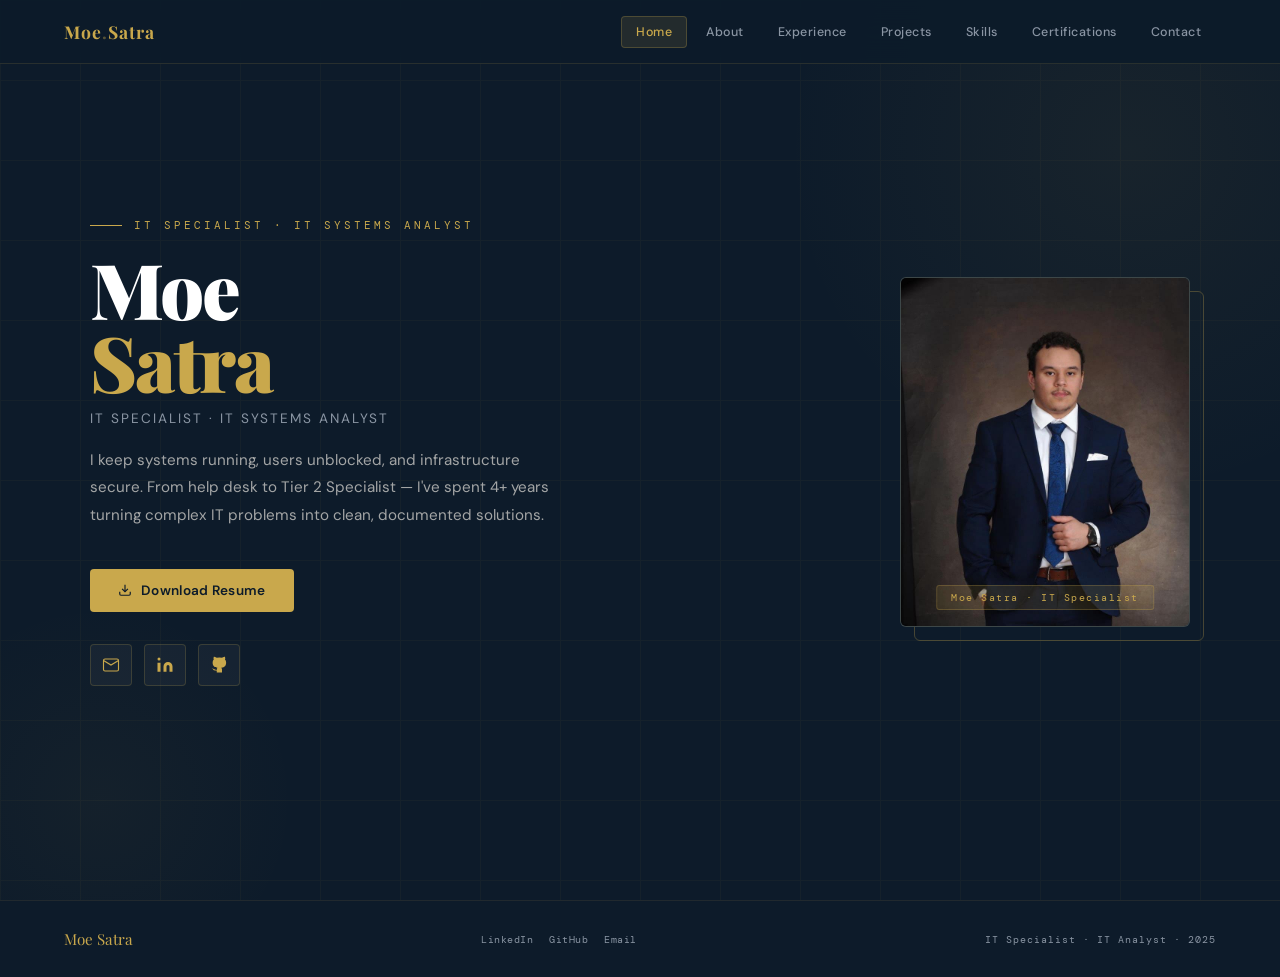
==== commit 6639053f: "portfolio uploaded" ====
--- a/index.html
+++ b/index.html
@@ -3,309 +3,622 @@
 <head>
   <meta charset="UTF-8"/>
   <meta name="viewport" content="width=device-width, initial-scale=1.0"/>
-  <title>Mohamed Satra | IT Specialist</title>
-  <link href="https://fonts.googleapis.com/css2?family=Inter:wght@300;400;500;600;700;800&family=JetBrains+Mono:wght@400;500;700&display=swap" rel="stylesheet"/>
+  <title>Moe Satra | IT Specialist</title>
+  <link href="https://fonts.googleapis.com/css2?family=Playfair+Display:wght@400;700;900&family=DM+Sans:wght@300;400;500;600&family=DM+Mono:wght@400;500&display=swap" rel="stylesheet"/>
   <style>
     :root {
-      --bg:#0a0a0a;--bg2:#111111;--bg3:#1a1a1a;--bg4:#222222;
-      --border:#2a2a2a;--border2:#333333;--text:#f0f0f0;
-      --text2:#a0a0a0;--text3:#555555;--white:#ffffff;
+      --navy: #0d1b2a;
+      --navy2: #132338;
+      --navy3: #1a2e47;
+      --slate: #2a3f5a;
+      --gold: #c9a84c;
+      --gold2: #e8c97a;
+      --cream: #f5f0e8;
+      --cream2: #ede8dc;
+      --text: #1a1a2e;
+      --text2: #4a5568;
+      --text3: #8a95a3;
+      --white: #ffffff;
+      --border: rgba(201,168,76,0.2);
+      --border2: rgba(201,168,76,0.4);
     }
     *{margin:0;padding:0;box-sizing:border-box;}
-    body{background:var(--bg);color:var(--text);font-family:'Inter',sans-serif;min-height:100vh;overflow-x:hidden;}
-    nav{position:fixed;top:0;left:0;right:0;z-index:1000;background:rgba(10,10,10,0.96);backdrop-filter:blur(16px);border-bottom:1px solid var(--border);height:60px;display:flex;align-items:center;padding:0 5%;}
-    .nav-logo{font-family:'JetBrains Mono',monospace;font-size:0.9rem;font-weight:700;color:var(--white);letter-spacing:1px;margin-right:auto;cursor:pointer;}
-    .nav-logo .dot{color:var(--text3);}
-    .nav-tabs{display:flex;gap:2px;list-style:none;}
-    .nav-tabs li a{display:block;padding:7px 18px;font-size:0.82rem;font-weight:500;color:var(--text3);text-decoration:none;border-radius:6px;border:1px solid transparent;transition:all 0.2s;cursor:pointer;}
-    .nav-tabs li a:hover{color:var(--text2);background:var(--bg3);}
-    .nav-tabs li a.active{color:var(--white);background:var(--bg3);border-color:var(--border2);}
-    .page{display:none;min-height:100vh;padding-top:60px;}
-    #home{display:flex;align-items:center;justify-content:center;min-height:100vh;padding:60px 7% 40px;}
+    html{scroll-behavior:smooth;}
+    body{background:var(--cream);color:var(--text);font-family:'DM Sans',sans-serif;min-height:100vh;overflow-x:hidden;}
+
+    /* NAV */
+    nav{position:fixed;top:0;left:0;right:0;z-index:1000;background:rgba(13,27,42,0.97);backdrop-filter:blur(20px);height:64px;display:flex;align-items:center;padding:0 5%;border-bottom:1px solid rgba(201,168,76,0.15);}
+    .nav-logo{font-family:'Playfair Display',serif;font-size:1.1rem;font-weight:700;color:var(--gold);margin-right:auto;letter-spacing:1px;cursor:pointer;}
+    .nav-logo span{color:rgba(201,168,76,0.4);}
+    .nav-tabs{display:flex;gap:4px;list-style:none;}
+    .nav-tabs li a{display:block;padding:7px 14px;font-size:0.78rem;font-weight:500;color:var(--text3);text-decoration:none;border-radius:4px;letter-spacing:0.5px;transition:all 0.2s;cursor:pointer;border:1px solid transparent;}
+    .nav-tabs li a:hover{color:var(--gold2);background:rgba(201,168,76,0.08);}
+    .nav-tabs li a.active{color:var(--gold);background:rgba(201,168,76,0.12);border-color:rgba(201,168,76,0.25);}
+
+    /* HAMBURGER */
+    .nav-burger{display:none;flex-direction:column;gap:5px;cursor:pointer;padding:6px;border:1px solid rgba(201,168,76,0.25);border-radius:4px;background:rgba(201,168,76,0.06);}
+    .nav-burger span{display:block;width:20px;height:1.5px;background:var(--gold);transition:all 0.25s;}
+    .nav-burger.open span:nth-child(1){transform:translateY(6.5px) rotate(45deg);}
+    .nav-burger.open span:nth-child(2){opacity:0;}
+    .nav-burger.open span:nth-child(3){transform:translateY(-6.5px) rotate(-45deg);}
+    .mobile-menu{display:none;position:fixed;top:64px;left:0;right:0;background:rgba(13,27,42,0.98);border-bottom:1px solid rgba(201,168,76,0.15);z-index:999;padding:12px 5% 16px;flex-direction:column;gap:4px;}
+    .mobile-menu.open{display:flex;}
+    .mobile-menu a{padding:10px 14px;font-size:0.85rem;color:var(--text3);text-decoration:none;border-radius:4px;border:1px solid transparent;transition:all 0.2s;font-weight:500;letter-spacing:0.3px;}
+    .mobile-menu a:hover,.mobile-menu a.active{color:var(--gold);background:rgba(201,168,76,0.1);border-color:rgba(201,168,76,0.2);}
+
+    /* PAGES */
+    .page{display:none;min-height:100vh;padding-top:64px;}
+    #home{display:flex;align-items:center;justify-content:center;min-height:100vh;padding:64px 7% 60px;background:var(--navy);position:relative;overflow:hidden;}
     #home.active{display:flex;}
-    .home-inner{display:flex;align-items:center;gap:80px;max-width:1000px;width:100%;}
-    .home-left{flex:1;animation:fadeUp 0.7s ease both;}
-    @keyframes fadeUp{from{opacity:0;transform:translateY(20px);}to{opacity:1;transform:translateY(0);}}
-    .home-eyebrow{font-family:'JetBrains Mono',monospace;font-size:0.7rem;letter-spacing:3px;text-transform:uppercase;color:var(--text3);margin-bottom:14px;}
-    h1.name{font-size:clamp(3rem,5.5vw,5.2rem);font-weight:800;line-height:1.0;letter-spacing:-2px;color:var(--white);margin-bottom:10px;}
-    h1.name .last{color:var(--text2);display:block;}
-    .home-subtitle{font-size:0.82rem;font-weight:400;color:#888888;letter-spacing:2.5px;text-transform:uppercase;margin-bottom:42px;}
-    .social-circles{display:flex;gap:14px;margin-bottom:40px;align-items:center;}
-    .circle-btn{width:54px;height:54px;border-radius:50%;background:var(--bg3);border:1px solid var(--border2);display:flex;align-items:center;justify-content:center;text-decoration:none;transition:all 0.25s;position:relative;}
-    .circle-btn svg{width:21px;height:21px;transition:transform 0.25s;}
-    .circle-btn:hover{background:var(--bg4);border-color:#555;transform:translateY(-3px);box-shadow:0 6px 20px rgba(0,0,0,0.4);}
-    .circle-btn:hover svg{transform:scale(1.1);}
-    .circle-btn.linkedin svg{fill:#0a66c2;}
-    .circle-btn.github svg{fill:#d0d0d0;}
-    .circle-btn.gmail svg{fill:#ea4335;}
-    .circle-btn::after{content:attr(data-tip);position:absolute;bottom:-26px;left:50%;transform:translateX(-50%);font-family:'JetBrains Mono',monospace;font-size:0.6rem;color:var(--text3);letter-spacing:1px;white-space:nowrap;opacity:0;transition:opacity 0.2s;pointer-events:none;}
-    .circle-btn:hover::after{opacity:1;}
-    .resume-btn{display:inline-flex;align-items:center;gap:9px;padding:13px 26px;background:var(--white);border:none;border-radius:8px;color:#0a0a0a;font-family:'Inter',sans-serif;font-weight:600;font-size:0.85rem;text-decoration:none;cursor:pointer;transition:all 0.25s;}
-    .resume-btn:hover{background:#e0e0e0;transform:translateY(-2px);}
-    .resume-btn svg{width:14px;height:14px;}
-    .home-right{flex-shrink:0;animation:fadeUp 0.7s 0.15s ease both;}
-    .photo-wrap{width:280px;height:340px;border-radius:14px;overflow:hidden;background:var(--bg3);border:1px solid var(--border2);display:flex;align-items:center;justify-content:center;}
-    .photo-wrap img{width:100%;height:100%;object-fit:cover;display:block;}
-    .section-wrap{max-width:1060px;margin:0 auto;padding:80px 6% 60px;}
-    .sec-label{font-family:'JetBrains Mono',monospace;font-size:0.68rem;letter-spacing:3px;text-transform:uppercase;color:var(--text3);margin-bottom:8px;}
-    .sec-title{font-size:clamp(1.8rem,3vw,2.6rem);font-weight:800;color:var(--white);letter-spacing:-1px;margin-bottom:40px;line-height:1.1;}
-    .sec-title span{color:var(--text2);}
-    .card{background:var(--bg2);border:1px solid var(--border);border-radius:12px;padding:30px;}
-    .about-grid{display:grid;grid-template-columns:1.3fr 1fr;gap:20px;margin-bottom:20px;}
-    .about-bio p{font-size:0.93rem;color:var(--text2);line-height:1.85;margin-bottom:14px;}
+    #home::before{content:'';position:absolute;top:-200px;right:-200px;width:700px;height:700px;border-radius:50%;background:radial-gradient(circle,rgba(201,168,76,0.06) 0%,transparent 70%);pointer-events:none;}
+    #home::after{content:'';position:absolute;bottom:-100px;left:-100px;width:400px;height:400px;border-radius:50%;background:radial-gradient(circle,rgba(201,168,76,0.04) 0%,transparent 70%);pointer-events:none;}
+
+    /* GRID LINES */
+    .grid-lines{position:absolute;inset:0;pointer-events:none;opacity:0.04;}
+    .grid-lines::before{content:'';position:absolute;inset:0;background-image:linear-gradient(var(--gold) 1px,transparent 1px),linear-gradient(90deg,var(--gold) 1px,transparent 1px);background-size:80px 80px;}
+
+    .home-inner{display:flex;align-items:center;gap:100px;max-width:1100px;width:100%;position:relative;z-index:1;}
+    .home-left{flex:1;animation:fadeUp 0.8s ease both;}
+    @keyframes fadeUp{from{opacity:0;transform:translateY(28px);}to{opacity:1;transform:translateY(0);}}
+    .home-eyebrow{display:flex;align-items:center;gap:12px;margin-bottom:20px;}
+    .eyebrow-line{width:32px;height:1px;background:var(--gold);}
+    .eyebrow-text{font-family:'DM Mono',monospace;font-size:0.7rem;letter-spacing:3px;text-transform:uppercase;color:var(--gold);}
+    h1.name{font-family:'Playfair Display',serif;font-size:clamp(3.5rem,6vw,5.8rem);font-weight:900;line-height:0.95;letter-spacing:-2px;color:var(--white);margin-bottom:12px;}
+    h1.name .last{color:var(--gold);display:block;}
+    .home-subtitle{font-size:0.85rem;font-weight:400;color:var(--text3);letter-spacing:2px;text-transform:uppercase;margin-bottom:20px;}
+    .home-bio{font-size:0.95rem;color:rgba(245,240,232,0.65);line-height:1.8;max-width:480px;margin-bottom:40px;}
+    .home-actions{display:flex;gap:14px;align-items:center;flex-wrap:wrap;}
+    .btn-primary{display:inline-flex;align-items:center;gap:9px;padding:13px 28px;background:var(--gold);border-radius:4px;color:var(--navy);font-weight:600;font-size:0.85rem;text-decoration:none;transition:all 0.25s;letter-spacing:0.3px;}
+    .btn-primary:hover{background:var(--gold2);transform:translateY(-2px);box-shadow:0 8px 24px rgba(201,168,76,0.3);}
+    .btn-secondary{display:inline-flex;align-items:center;gap:9px;padding:13px 28px;background:transparent;border:1px solid rgba(201,168,76,0.4);border-radius:4px;color:var(--gold);font-weight:500;font-size:0.85rem;text-decoration:none;transition:all 0.25s;}
+    .btn-secondary:hover{background:rgba(201,168,76,0.08);border-color:var(--gold);}
+    .social-row{display:flex;gap:12px;margin-top:32px;}
+    .soc{width:42px;height:42px;border-radius:4px;background:rgba(255,255,255,0.04);border:1px solid rgba(201,168,76,0.2);display:flex;align-items:center;justify-content:center;text-decoration:none;transition:all 0.2s;}
+    .soc:hover{background:rgba(201,168,76,0.1);border-color:rgba(201,168,76,0.5);transform:translateY(-2px);}
+    .soc svg{width:18px;height:18px;}
+    .home-right{flex-shrink:0;animation:fadeUp 0.8s 0.2s ease both;}
+    .photo-frame{position:relative;}
+    .photo-frame::before{content:'';position:absolute;top:14px;left:14px;right:-14px;bottom:-14px;border:1px solid rgba(201,168,76,0.3);border-radius:6px;pointer-events:none;}
+    .photo-wrap{width:290px;height:350px;border-radius:6px;overflow:hidden;background:var(--navy3);border:1px solid rgba(201,168,76,0.2);display:flex;align-items:center;justify-content:center;position:relative;}
+    .photo-placeholder{display:flex;flex-direction:column;align-items:center;gap:16px;color:rgba(201,168,76,0.35);text-align:center;padding:20px;}
+    .photo-placeholder-circle{width:80px;height:80px;border-radius:50%;border:1.5px solid rgba(201,168,76,0.3);display:flex;align-items:center;justify-content:center;}
+    .photo-placeholder-circle svg{width:40px;height:40px;stroke:rgba(201,168,76,0.4);fill:none;stroke-width:1;}
+    .photo-placeholder-label{font-family:'DM Mono',monospace;font-size:0.62rem;letter-spacing:2.5px;text-transform:uppercase;color:rgba(201,168,76,0.3);}
+    .photo-placeholder-hint{font-size:0.72rem;color:rgba(201,168,76,0.2);line-height:1.5;}
+    .photo-tag{position:absolute;bottom:16px;left:50%;transform:translateX(-50%);background:rgba(201,168,76,0.12);border:1px solid rgba(201,168,76,0.25);border-radius:3px;padding:5px 14px;font-family:'DM Mono',monospace;font-size:0.6rem;letter-spacing:1.5px;color:var(--gold);white-space:nowrap;}
+
+    /* SCROLL FADE */
+    .fade-in{opacity:0;transform:translateY(20px);transition:opacity 0.5s ease,transform 0.5s ease;}
+    .fade-in.visible{opacity:1;transform:translateY(0);}
+
+    /* SECTIONS */
+    .section-wrap{max-width:1100px;margin:0 auto;padding:90px 6% 70px;}
+    .sec-header{margin-bottom:52px;}
+    .sec-eyebrow{display:flex;align-items:center;gap:12px;margin-bottom:10px;}
+    .sec-eyebrow-line{width:24px;height:1px;background:var(--gold);}
+    .sec-eyebrow-text{font-family:'DM Mono',monospace;font-size:0.65rem;letter-spacing:3px;text-transform:uppercase;color:var(--gold);}
+    .sec-title{font-family:'Playfair Display',serif;font-size:clamp(2rem,3.5vw,3rem);font-weight:900;color:var(--navy);letter-spacing:-1px;line-height:1.1;}
+    .sec-title span{color:var(--gold);}
+
+    /* ABOUT */
+    #about{background:var(--cream);}
+    #about.active{display:block;}
+    .about-layout{display:grid;grid-template-columns:1.4fr 1fr;gap:28px;margin-bottom:28px;}
+    .card{background:var(--white);border:1px solid var(--cream2);border-radius:8px;padding:34px;box-shadow:0 2px 16px rgba(0,0,0,0.04);}
+    .card-label{font-family:'DM Mono',monospace;font-size:0.65rem;letter-spacing:2.5px;text-transform:uppercase;color:var(--gold);margin-bottom:16px;padding-bottom:12px;border-bottom:1px solid var(--cream2);}
+    .about-bio p{font-size:0.93rem;color:var(--text2);line-height:1.9;margin-bottom:14px;}
     .about-bio p:last-child{margin-bottom:0;}
-    .tag-row{display:flex;flex-wrap:wrap;gap:7px;margin-top:18px;}
-    .tag{padding:4px 11px;background:var(--bg3);border:1px solid var(--border2);border-radius:20px;font-size:0.73rem;color:var(--text3);font-family:'JetBrains Mono',monospace;}
+    .tag-row{display:flex;flex-wrap:wrap;gap:7px;margin-top:20px;}
+    .tag{padding:4px 12px;background:rgba(201,168,76,0.08);border:1px solid rgba(201,168,76,0.25);border-radius:3px;font-size:0.72rem;color:var(--gold);font-family:'DM Mono',monospace;letter-spacing:0.5px;}
     .stat-list{display:flex;flex-direction:column;gap:10px;}
-    .stat-row{display:flex;align-items:center;gap:16px;padding:18px 20px;background:var(--bg2);border:1px solid var(--border);border-radius:8px;transition:border-color 0.2s;}
-    .stat-row:hover{border-color:var(--border2);}
-    .stat-num{font-size:2rem;font-weight:800;color:var(--white);min-width:60px;line-height:1;}
-    .stat-info strong{display:block;font-size:0.88rem;font-weight:600;color:var(--text);}
-    .stat-info span{font-size:0.76rem;color:var(--text3);}
-    .edu-section{margin-top:0;}
-    .edu-section .card h3{font-size:0.7rem;font-weight:600;letter-spacing:2px;text-transform:uppercase;color:var(--text3);margin-bottom:16px;}
-    .entry{margin-bottom:12px;}
-    .entry strong{display:block;font-size:0.88rem;color:var(--text);margin-bottom:2px;}
-    .entry span{font-size:0.75rem;color:var(--text3);font-family:'JetBrains Mono',monospace;}
-    .folders-row{display:grid;grid-template-columns:repeat(3,1fr);gap:20px;}
-    .folder{transition:transform 0.3s;}
-    .folder:hover{transform:translateY(-6px);}
-    .folder-tab{height:26px;width:52%;background:var(--bg4);border-radius:8px 8px 0 0;border:1px solid var(--border2);border-bottom:none;display:flex;align-items:center;padding:0 12px;font-family:'JetBrains Mono',monospace;font-size:0.6rem;color:var(--text3);}
-    .folder-body{background:var(--bg2);border:1px solid var(--border2);border-radius:0 8px 8px 8px;padding:26px;min-height:310px;display:flex;flex-direction:column;transition:border-color 0.3s;}
-    .folder:hover .folder-body{border-color:#3a3a3a;}
-    .folder-ico{font-size:1.5rem;margin-bottom:14px;}
-    .folder-name{font-size:0.98rem;font-weight:700;color:var(--white);margin-bottom:10px;line-height:1.3;}
-    .folder-desc{font-size:0.82rem;color:var(--text3);line-height:1.7;flex:1;margin-bottom:18px;}
-    .folder-tags{display:flex;flex-wrap:wrap;gap:5px;margin-bottom:18px;}
-    .f-tag{padding:3px 8px;background:var(--bg3);border:1px solid var(--border);border-radius:3px;font-family:'JetBrains Mono',monospace;font-size:0.6rem;color:var(--text3);}
-    .folder-link{display:inline-flex;align-items:center;gap:7px;padding:9px 16px;background:var(--bg3);border:1px solid var(--border2);border-radius:6px;color:var(--text2);font-size:0.79rem;font-weight:500;text-decoration:none;transition:all 0.2s;align-self:flex-start;}
-    .folder-link:hover{background:var(--bg4);border-color:#555;color:var(--white);}
-    .folder-link svg{width:11px;height:11px;stroke:currentColor;fill:none;stroke-width:2.5;}
-    .skills-grid{display:grid;grid-template-columns:repeat(3,1fr);gap:14px;}
-    .skill-card{background:var(--bg2);border:1px solid var(--border);border-radius:10px;padding:22px;transition:border-color 0.2s;}
-    .skill-card:hover{border-color:var(--border2);}
-    .skill-cat{font-size:0.7rem;font-weight:600;letter-spacing:2px;text-transform:uppercase;color:var(--text3);margin-bottom:14px;}
+    .stat-row{display:flex;align-items:center;gap:16px;padding:18px 20px;background:var(--cream);border:1px solid var(--cream2);border-radius:6px;transition:border-color 0.2s;}
+    .stat-row:hover{border-color:rgba(201,168,76,0.3);}
+    .stat-num{font-family:'Playfair Display',serif;font-size:2.2rem;font-weight:900;color:var(--gold);min-width:64px;line-height:1;}
+    .stat-info strong{display:block;font-size:0.88rem;font-weight:600;color:var(--navy);}
+    .stat-info span{font-size:0.75rem;color:var(--text3);}
+    .edu-card{margin-top:0;}
+    .entry{margin-bottom:16px;padding-bottom:16px;border-bottom:1px solid var(--cream2);}
+    .entry:last-child{margin-bottom:0;padding-bottom:0;border-bottom:none;}
+    .entry strong{display:block;font-size:0.9rem;color:var(--navy);margin-bottom:3px;font-weight:600;}
+    .entry span{font-size:0.75rem;color:var(--text3);font-family:'DM Mono',monospace;}
+    .entry em{display:block;font-size:0.78rem;color:var(--gold);font-style:normal;margin-top:2px;}
+
+    /* EXPERIENCE */
+    #experience{background:var(--navy);}
+    #experience.active{display:block;}
+    #experience .sec-title{color:var(--white);}
+    .exp-list{display:flex;flex-direction:column;gap:20px;}
+    .exp-card{background:var(--navy2);border:1px solid rgba(201,168,76,0.15);border-radius:8px;padding:34px;position:relative;overflow:hidden;transition:border-color 0.3s,transform 0.3s;}
+    .exp-card::before{content:'';position:absolute;top:0;left:0;width:3px;height:100%;background:var(--gold);opacity:0.6;}
+    .exp-card:hover{border-color:rgba(201,168,76,0.35);transform:translateX(4px);}
+    .exp-header{display:flex;justify-content:space-between;align-items:flex-start;margin-bottom:6px;gap:20px;flex-wrap:wrap;}
+    .exp-role{font-family:'Playfair Display',serif;font-size:1.2rem;font-weight:700;color:var(--white);}
+    .exp-date{font-family:'DM Mono',monospace;font-size:0.7rem;color:var(--gold);letter-spacing:1px;white-space:nowrap;padding:4px 10px;background:rgba(201,168,76,0.1);border-radius:3px;border:1px solid rgba(201,168,76,0.2);}
+    .exp-company{font-size:0.85rem;color:var(--gold);margin-bottom:20px;font-weight:500;}
+    .exp-bullets{list-style:none;display:flex;flex-direction:column;gap:9px;}
+    .exp-bullets li{font-size:0.875rem;color:rgba(245,240,232,0.65);line-height:1.7;padding-left:16px;position:relative;}
+    .exp-bullets li::before{content:'▸';position:absolute;left:0;color:var(--gold);opacity:0.7;font-size:0.7rem;top:4px;}
+
+    /* PROJECTS */
+    #projects{background:var(--cream);}
+    #projects.active{display:block;}
+    .projects-grid{display:grid;grid-template-columns:repeat(2,1fr);gap:20px;}
+    .proj-card{background:var(--white);border:1px solid var(--cream2);border-radius:8px;padding:30px;display:flex;flex-direction:column;gap:14px;transition:all 0.3s;box-shadow:0 2px 16px rgba(0,0,0,0.04);}
+    .proj-card:hover{border-color:rgba(201,168,76,0.4);transform:translateY(-6px);box-shadow:0 12px 32px rgba(0,0,0,0.1);}
+    .proj-ico{width:44px;height:44px;background:rgba(201,168,76,0.1);border:1px solid rgba(201,168,76,0.25);border-radius:6px;display:flex;align-items:center;justify-content:center;font-size:1.3rem;}
+    .proj-name{font-family:'Playfair Display',serif;font-size:1.1rem;font-weight:700;color:var(--navy);}
+    .proj-desc{font-size:0.85rem;color:var(--text2);line-height:1.75;flex:1;}
+    .proj-tags{display:flex;flex-wrap:wrap;gap:5px;}
+    .p-tag{padding:3px 9px;background:rgba(201,168,76,0.07);border:1px solid rgba(201,168,76,0.2);border-radius:3px;font-family:'DM Mono',monospace;font-size:0.62rem;color:var(--gold);}
+    .proj-link{display:inline-flex;align-items:center;gap:7px;padding:9px 18px;background:var(--navy);border-radius:4px;color:var(--gold);font-size:0.8rem;font-weight:500;text-decoration:none;transition:all 0.2s;align-self:flex-start;border:1px solid rgba(201,168,76,0.3);}
+    .proj-link:hover{background:var(--navy2);border-color:rgba(201,168,76,0.6);}
+    .proj-link svg{width:11px;height:11px;stroke:currentColor;fill:none;stroke-width:2.5;}
+
+    /* SKILLS */
+    #skills{background:var(--navy);}
+    #skills.active{display:block;}
+    #skills .sec-title{color:var(--white);}
+    .skills-grid{display:grid;grid-template-columns:repeat(3,1fr);gap:16px;}
+    .skill-card{background:var(--navy2);border:1px solid rgba(201,168,76,0.12);border-radius:8px;padding:24px;transition:border-color 0.2s;}
+    .skill-card:hover{border-color:rgba(201,168,76,0.3);}
+    .skill-cat{font-family:'DM Mono',monospace;font-size:0.65rem;font-weight:500;letter-spacing:2px;text-transform:uppercase;color:var(--gold);margin-bottom:16px;padding-bottom:10px;border-bottom:1px solid rgba(201,168,76,0.1);}
     .skill-pills{display:flex;flex-wrap:wrap;gap:6px;}
-    .pill{padding:4px 10px;background:var(--bg3);border:1px solid var(--border);border-radius:4px;font-size:0.77rem;color:var(--text2);transition:all 0.15s;}
-    .pill:hover{border-color:var(--border2);color:var(--white);}
-    .certs-grid{display:grid;grid-template-columns:repeat(3,1fr);gap:20px;}
-    .cert-card{background:var(--bg2);border:1px solid var(--border);border-radius:12px;padding:30px;display:flex;flex-direction:column;gap:14px;transition:border-color 0.25s,transform 0.25s;position:relative;overflow:hidden;}
-    .cert-card::before{content:'';position:absolute;top:0;left:0;right:0;height:2px;background:linear-gradient(90deg,#444,transparent);}
-    .cert-card:hover{border-color:var(--border2);transform:translateY(-4px);}
-    .cert-logo{font-size:2rem;}
-    .cert-name{font-size:1rem;font-weight:700;color:var(--white);line-height:1.3;}
-    .cert-issuer{font-family:'JetBrains Mono',monospace;font-size:0.7rem;color:var(--text3);letter-spacing:1px;}
-    .cert-desc{font-size:0.82rem;color:var(--text3);line-height:1.6;flex:1;}
-    .cert-badge{display:inline-block;padding:4px 10px;background:var(--bg3);border:1px solid var(--border2);border-radius:4px;font-family:'JetBrains Mono',monospace;font-size:0.65rem;color:var(--text2);letter-spacing:1px;align-self:flex-start;}
-    @media(max-width:900px){.home-inner{flex-direction:column-reverse;gap:32px;text-align:center;}.social-circles{justify-content:center;}.about-grid{grid-template-columns:1fr;}.folders-row{grid-template-columns:1fr;}.skills-grid{grid-template-columns:1fr 1fr;}.certs-grid{grid-template-columns:1fr;}}
-    @media(max-width:560px){.skills-grid{grid-template-columns:1fr;}.nav-tabs li a{padding:7px 10px;font-size:0.75rem;}}
+    .pill{padding:4px 10px;background:rgba(255,255,255,0.04);border:1px solid rgba(255,255,255,0.08);border-radius:3px;font-size:0.76rem;color:rgba(245,240,232,0.7);transition:all 0.15s;}
+    .pill:hover{border-color:rgba(201,168,76,0.3);color:var(--gold2);}
+
+    /* CERTIFICATIONS */
+    #certs{background:var(--cream);}
+    #certs.active{display:block;}
+    .certs-grid{display:grid;grid-template-columns:repeat(2,1fr);gap:20px;}
+    .cert-card{background:var(--white);border:1px solid var(--cream2);border-radius:8px;padding:30px;display:flex;gap:20px;align-items:flex-start;transition:all 0.25s;box-shadow:0 2px 16px rgba(0,0,0,0.04);}
+    .cert-card:hover{border-color:rgba(201,168,76,0.4);transform:translateY(-4px);box-shadow:0 12px 32px rgba(0,0,0,0.1);}
+    .cert-badge-box{flex-shrink:0;width:52px;height:52px;background:rgba(201,168,76,0.1);border:1px solid rgba(201,168,76,0.3);border-radius:6px;display:flex;align-items:center;justify-content:center;font-family:'DM Mono',monospace;font-size:0.65rem;color:var(--gold);font-weight:500;text-align:center;line-height:1.3;}
+    .cert-info{flex:1;}
+    .cert-name{font-size:0.95rem;font-weight:600;color:var(--navy);margin-bottom:4px;line-height:1.4;}
+    .cert-issuer{font-family:'DM Mono',monospace;font-size:0.68rem;color:var(--gold);margin-bottom:8px;letter-spacing:0.5px;}
+    .cert-desc{font-size:0.82rem;color:var(--text2);line-height:1.6;}
+
+    /* CONTACT */
+    #contact{background:var(--navy);}
+    #contact.active{display:block;}
+    #contact .sec-title{color:var(--white);}
+    .contact-grid{display:grid;grid-template-columns:1fr 1fr;gap:20px;}
+    .contact-card{background:var(--navy2);border:1px solid rgba(201,168,76,0.15);border-radius:8px;padding:30px;display:flex;align-items:center;gap:18px;text-decoration:none;transition:all 0.25s;}
+    .contact-card:hover{border-color:rgba(201,168,76,0.4);transform:translateY(-4px);background:var(--navy3);}
+    .contact-ico{width:48px;height:48px;background:rgba(201,168,76,0.1);border:1px solid rgba(201,168,76,0.25);border-radius:6px;display:flex;align-items:center;justify-content:center;flex-shrink:0;}
+    .contact-ico svg{width:22px;height:22px;}
+    .contact-label{font-family:'DM Mono',monospace;font-size:0.65rem;letter-spacing:2px;text-transform:uppercase;color:var(--text3);margin-bottom:4px;}
+    .contact-val{font-size:0.9rem;font-weight:500;color:var(--white);}
+    .ref-card{background:var(--navy2);border:1px solid rgba(201,168,76,0.15);border-radius:8px;padding:30px;margin-top:20px;}
+    .ref-card .card-label{color:var(--gold);border-color:rgba(201,168,76,0.15);}
+    .ref-name{font-family:'Playfair Display',serif;font-size:1.1rem;color:var(--white);margin-bottom:4px;}
+    .ref-role{font-size:0.82rem;color:var(--text3);margin-bottom:14px;}
+    .ref-contacts{display:flex;gap:20px;flex-wrap:wrap;}
+    .ref-item{font-family:'DM Mono',monospace;font-size:0.75rem;color:var(--gold);}
+    .ref-item a{color:var(--gold);text-decoration:none;}
+    .ref-item a:hover{color:var(--gold2);}
+
+    /* FOOTER */
+    footer{background:var(--navy);border-top:1px solid rgba(201,168,76,0.1);padding:28px 5%;display:flex;align-items:center;justify-content:space-between;flex-wrap:wrap;gap:12px;}
+    .footer-logo{font-family:'Playfair Display',serif;font-size:0.95rem;color:var(--gold);cursor:pointer;}
+    .footer-copy{font-family:'DM Mono',monospace;font-size:0.65rem;color:var(--text3);letter-spacing:1px;}
+    .footer-links{display:flex;gap:16px;}
+    .footer-links a{font-family:'DM Mono',monospace;font-size:0.65rem;color:var(--text3);text-decoration:none;letter-spacing:0.5px;transition:color 0.2s;}
+    .footer-links a:hover{color:var(--gold);}
+
+    /* RESPONSIVE */
+    @media(max-width:900px){
+      .home-inner{flex-direction:column-reverse;gap:40px;text-align:center;}
+      .home-eyebrow,.social-row{justify-content:center;}
+      .home-actions{justify-content:center;}
+      .photo-wrap{width:220px;height:270px;}
+      .about-layout{grid-template-columns:1fr;}
+      .projects-grid,.certs-grid,.contact-grid,.skills-grid{grid-template-columns:1fr;}
+    }
+    @media(max-width:700px){
+      .nav-tabs{display:none;}
+      .nav-burger{display:flex;}
+    }
   </style>
 </head>
 <body>
-  <nav>
-    <div class="nav-logo" onclick="show('home')">Moe <span class="dot">S.</span></div>
-    <ul class="nav-tabs">
-      <li><a onclick="show('home')" id="tab-home" class="active">Home</a></li>
-      <li><a onclick="show('about')" id="tab-about">About Me</a></li>
-      <li><a onclick="show('projects')" id="tab-projects">Projects</a></li>
-      <li><a onclick="show('skills')" id="tab-skills">Skills</a></li>
-      <li><a onclick="show('certs')" id="tab-certs">Certifications</a></li>
-    </ul>
-  </nav>
-
-  <!-- HOME -->
-  <section class="page active" id="home">
-    <div class="home-inner">
-      <div class="home-left">
-        <div class="home-eyebrow">IT Specialist &amp; System Administrator</div>
-        <h1 class="name">MOHAMED<span class="last">SATRA</span></h1>
-        <div class="home-subtitle">Infrastructure &middot; Security &middot; Cloud</div>
-        <div class="social-circles">
-          <a href="https://www.linkedin.com/in/mohamed-satra-b9b0901b2/" target="_blank" class="circle-btn linkedin" data-tip="LinkedIn">
-            <svg viewBox="0 0 24 24"><path d="M20.447 20.452h-3.554v-5.569c0-1.328-.027-3.037-1.852-3.037-1.853 0-2.136 1.445-2.136 2.939v5.667H9.351V9h3.414v1.561h.046c.477-.9 1.637-1.85 3.37-1.85 3.601 0 4.267 2.37 4.267 5.455v6.286zM5.337 7.433a2.062 2.062 0 0 1-2.063-2.065 2.064 2.064 0 1 1 2.063 2.065zm1.782 13.019H3.555V9h3.564v11.452zM22.225 0H1.771C.792 0 0 .774 0 1.729v20.542C0 23.227.792 24 1.771 24h20.451C23.2 24 24 23.227 24 22.271V1.729C24 .774 23.2 0 22.222 0h.003z"/></svg>
-          </a>
-          <a href="https://github.com/msatra12" target="_blank" class="circle-btn github" data-tip="GitHub">
-            <svg viewBox="0 0 24 24"><path d="M12 .297c-6.63 0-12 5.373-12 12 0 5.303 3.438 9.8 8.205 11.385.6.113.82-.258.82-.577 0-.285-.01-1.04-.015-2.04-3.338.724-4.042-1.61-4.042-1.61C4.422 18.07 3.633 17.7 3.633 17.7c-1.087-.744.084-.729.084-.729 1.205.084 1.838 1.236 1.838 1.236 1.07 1.835 2.809 1.305 3.495.998.108-.776.417-1.305.76-1.605-2.665-.3-5.466-1.332-5.466-5.93 0-1.31.465-2.38 1.235-3.22-.135-.303-.54-1.523.105-3.176 0 0 1.005-.322 3.3 1.23.96-.267 1.98-.399 3-.405 1.02.006 2.04.138 3 .405 2.28-1.552 3.285-1.23 3.285-1.23.645 1.653.24 2.873.12 3.176.765.84 1.23 1.91 1.23 3.22 0 4.61-2.805 5.625-5.475 5.92.42.36.81 1.096.81 2.22 0 1.606-.015 2.896-.015 3.286 0 .315.21.69.825.57C20.565 22.092 24 17.592 24 12.297c0-6.627-5.373-12-12-12"/></svg>
-          </a>
-          <a href="mailto:satrablake5@gmail.com" class="circle-btn gmail" data-tip="Email">
-            <svg viewBox="0 0 24 24"><path d="M24 5.457v13.909c0 .904-.732 1.636-1.636 1.636h-3.819V11.73L12 16.64l-6.545-4.91v9.273H1.636A1.636 1.636 0 0 1 0 19.366V5.457c0-2.023 2.309-3.178 3.927-1.964L5.455 4.64 12 9.548l6.545-4.91 1.528-1.145C21.69 2.28 24 3.434 24 5.457z"/></svg>
-          </a>
-        </div>
-        <a href="Moe_Satra_Resume.pdf" download="Moe_Satra_Resume.pdf" class="resume-btn">
-          <svg viewBox="0 0 24 24" fill="none" stroke="currentColor" stroke-width="2.5"><path d="M21 15v4a2 2 0 0 1-2 2H5a2 2 0 0 1-2-2v-4"/><polyline points="7 10 12 15 17 10"/><line x1="12" y1="15" x2="12" y2="3"/></svg>
+
+<nav>
+  <div class="nav-logo" onclick="show('home')">Moe<span>.</span>Satra</div>
+  <ul class="nav-tabs">
+    <li><a href="#" data-page="home" id="tab-home" class="active">Home</a></li>
+    <li><a href="#" data-page="about" id="tab-about">About</a></li>
+    <li><a href="#" data-page="experience" id="tab-experience">Experience</a></li>
+    <li><a href="#" data-page="projects" id="tab-projects">Projects</a></li>
+    <li><a href="#" data-page="skills" id="tab-skills">Skills</a></li>
+    <li><a href="#" data-page="certs" id="tab-certs">Certifications</a></li>
+    <li><a href="#" data-page="contact" id="tab-contact">Contact</a></li>
+  </ul>
+  <div class="nav-burger" id="burger" onclick="toggleMenu()">
+    <span></span><span></span><span></span>
+  </div>
+</nav>
+
+<div class="mobile-menu" id="mobile-menu">
+  <a href="#" data-page="home">Home</a>
+  <a href="#" data-page="about">About</a>
+  <a href="#" data-page="experience">Experience</a>
+  <a href="#" data-page="projects">Projects</a>
+  <a href="#" data-page="skills">Skills</a>
+  <a href="#" data-page="certs">Certifications</a>
+  <a href="#" data-page="contact">Contact</a>
+</div>
+
+<!-- HOME -->
+<section class="page" id="home">
+  <div class="grid-lines"></div>
+  <div class="home-inner">
+    <div class="home-left">
+      <div class="home-eyebrow">
+        <div class="eyebrow-line"></div>
+        <div class="eyebrow-text">IT Specialist · IT Systems Analyst</div>
+      </div>
+      <h1 class="name">Moe<span class="last">Satra</span></h1>
+      <div class="home-subtitle">IT Specialist · IT Systems Analyst</div>
+      <p class="home-bio">I keep systems running, users unblocked, and infrastructure secure. From help desk to Tier 2 Specialist — I've spent 4+ years turning complex IT problems into clean, documented solutions.</p>
+      <div class="home-actions">
+        <a href="[data-uri]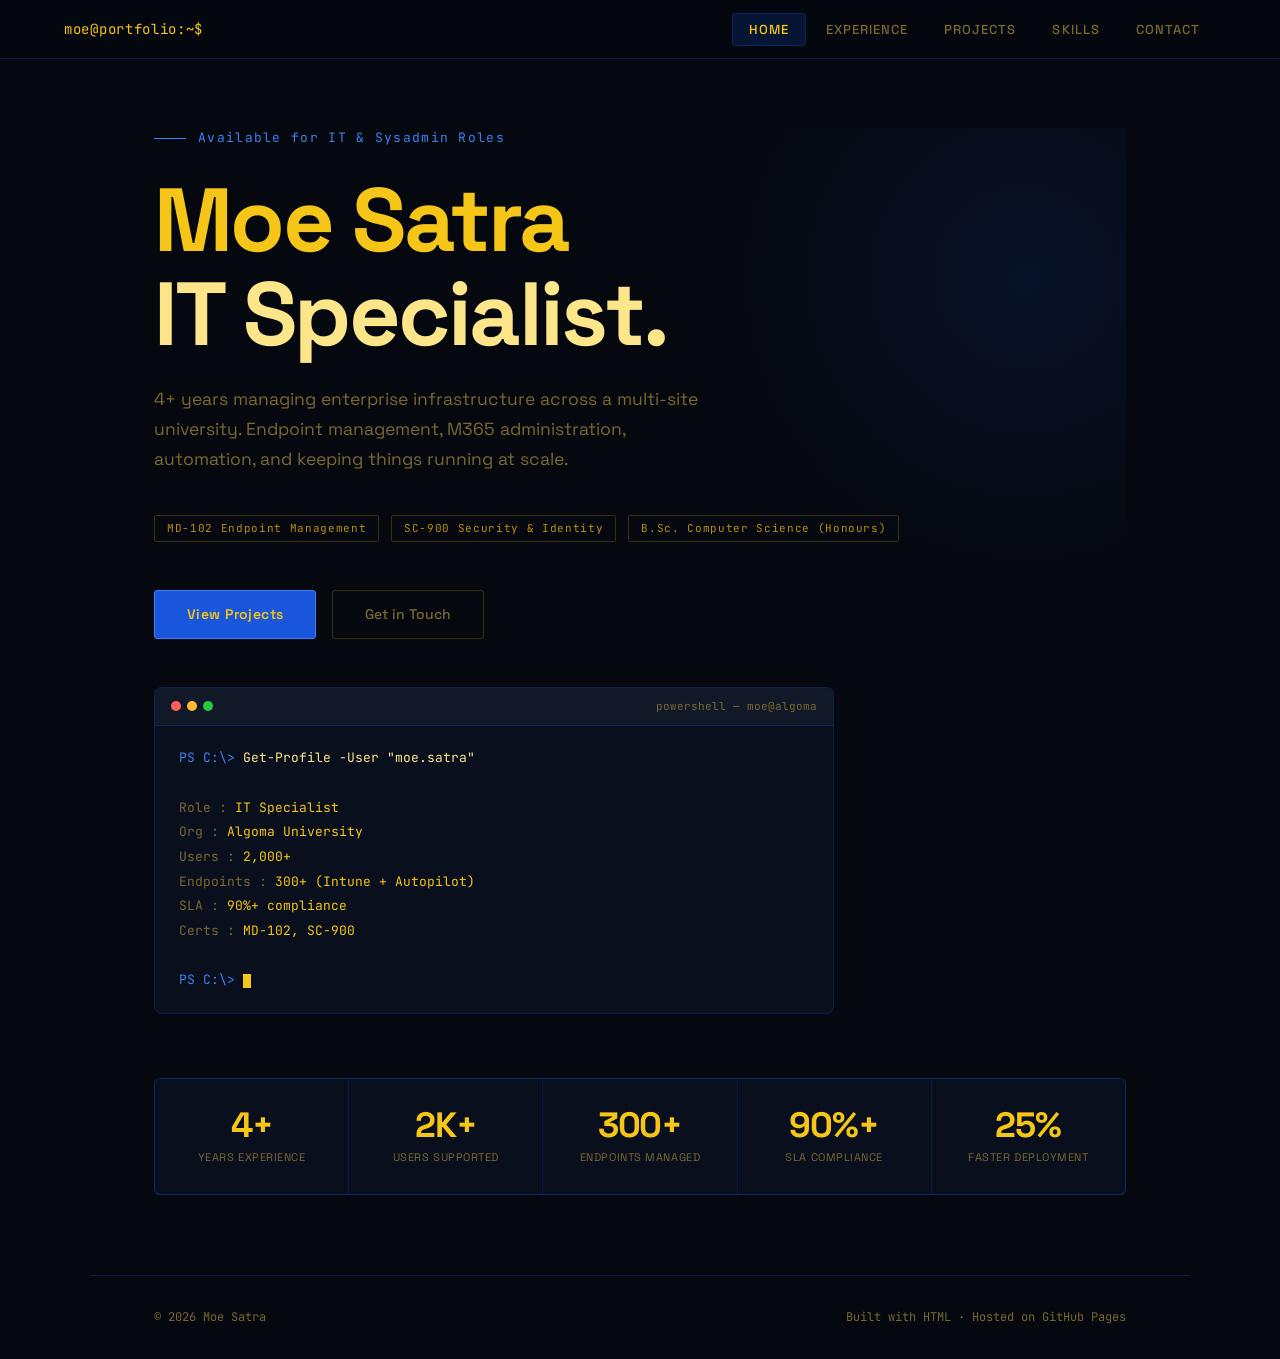
==== commit 0ea047f0: "Add files via upload" ====
--- a/index.html
+++ b/index.html
@@ -1,624 +1,145 @@
 <!DOCTYPE html>
 <html lang="en">
 <head>
-  <meta charset="UTF-8"/>
-  <meta name="viewport" content="width=device-width, initial-scale=1.0"/>
-  <title>Moe Satra | IT Specialist</title>
-  <link href="https://fonts.googleapis.com/css2?family=Playfair+Display:wght@400;700;900&family=DM+Sans:wght@300;400;500;600&family=DM+Mono:wght@400;500&display=swap" rel="stylesheet"/>
-  <style>
-    :root {
-      --navy: #0d1b2a;
-      --navy2: #132338;
-      --navy3: #1a2e47;
-      --slate: #2a3f5a;
-      --gold: #c9a84c;
-      --gold2: #e8c97a;
-      --cream: #f5f0e8;
-      --cream2: #ede8dc;
-      --text: #1a1a2e;
-      --text2: #4a5568;
-      --text3: #8a95a3;
-      --white: #ffffff;
-      --border: rgba(201,168,76,0.2);
-      --border2: rgba(201,168,76,0.4);
-    }
-    *{margin:0;padding:0;box-sizing:border-box;}
-    html{scroll-behavior:smooth;}
-    body{background:var(--cream);color:var(--text);font-family:'DM Sans',sans-serif;min-height:100vh;overflow-x:hidden;}
+<meta charset="UTF-8">
+<meta name="viewport" content="width=device-width, initial-scale=1.0">
+<title>Moe Satra — IT Specialist</title>
+<link rel="stylesheet" href="style.css">
+<style>
+.hero { min-height: calc(100vh - 80px); display: flex; flex-direction: column; justify-content: center; position: relative; overflow: hidden; }
+.hero::before {
+  content: '';
+  position: absolute;
+  top: -150px; right: -200px;
+  width: 600px; height: 600px;
+  background: radial-gradient(circle, rgba(26,86,219,0.12) 0%, transparent 70%);
+  pointer-events: none;
+}
+.hero-eyebrow {
+  font-family: var(--font-mono);
+  font-size: 13px;
+  color: var(--blue-light);
+  letter-spacing: 0.1em;
+  margin-bottom: 1.5rem;
+  display: flex;
+  align-items: center;
+  gap: 0.75rem;
+}
+.hero-eyebrow::before {
+  content: '';
+  display: inline-block;
+  width: 32px; height: 1px;
+  background: var(--blue-light);
+}
+.hero h1 {
+  font-size: clamp(3rem, 7vw, 6rem);
+  font-weight: 700;
+  line-height: 1.05;
+  letter-spacing: -0.03em;
+  margin-bottom: 1.5rem;
+  color: var(--gold);
+}
+.hero h1 span { color: var(--gold-light); }
+.hero-sub {
+  font-size: 1.1rem;
+  color: var(--muted);
+  max-width: 560px;
+  line-height: 1.7;
+  margin-bottom: 2.5rem;
+}
+.hero-certs { display: flex; gap: 0.75rem; flex-wrap: wrap; margin-bottom: 3rem; }
+.cert-badge {
+  font-family: var(--font-mono);
+  font-size: 11px;
+  padding: 4px 12px;
+  border: 1px solid var(--border-gold);
+  border-radius: 2px;
+  color: var(--gold-dim);
+  letter-spacing: 0.06em;
+}
+.hero-actions { display: flex; gap: 1rem; flex-wrap: wrap; }
 
-    /* NAV */
-    nav{position:fixed;top:0;left:0;right:0;z-index:1000;background:rgba(13,27,42,0.97);backdrop-filter:blur(20px);height:64px;display:flex;align-items:center;padding:0 5%;border-bottom:1px solid rgba(201,168,76,0.15);}
-    .nav-logo{font-family:'Playfair Display',serif;font-size:1.1rem;font-weight:700;color:var(--gold);margin-right:auto;letter-spacing:1px;cursor:pointer;}
-    .nav-logo span{color:rgba(201,168,76,0.4);}
-    .nav-tabs{display:flex;gap:4px;list-style:none;}
-    .nav-tabs li a{display:block;padding:7px 14px;font-size:0.78rem;font-weight:500;color:var(--text3);text-decoration:none;border-radius:4px;letter-spacing:0.5px;transition:all 0.2s;cursor:pointer;border:1px solid transparent;}
-    .nav-tabs li a:hover{color:var(--gold2);background:rgba(201,168,76,0.08);}
-    .nav-tabs li a.active{color:var(--gold);background:rgba(201,168,76,0.12);border-color:rgba(201,168,76,0.25);}
-
-    /* HAMBURGER */
-    .nav-burger{display:none;flex-direction:column;gap:5px;cursor:pointer;padding:6px;border:1px solid rgba(201,168,76,0.25);border-radius:4px;background:rgba(201,168,76,0.06);}
-    .nav-burger span{display:block;width:20px;height:1.5px;background:var(--gold);transition:all 0.25s;}
-    .nav-burger.open span:nth-child(1){transform:translateY(6.5px) rotate(45deg);}
-    .nav-burger.open span:nth-child(2){opacity:0;}
-    .nav-burger.open span:nth-child(3){transform:translateY(-6.5px) rotate(-45deg);}
-    .mobile-menu{display:none;position:fixed;top:64px;left:0;right:0;background:rgba(13,27,42,0.98);border-bottom:1px solid rgba(201,168,76,0.15);z-index:999;padding:12px 5% 16px;flex-direction:column;gap:4px;}
-    .mobile-menu.open{display:flex;}
-    .mobile-menu a{padding:10px 14px;font-size:0.85rem;color:var(--text3);text-decoration:none;border-radius:4px;border:1px solid transparent;transition:all 0.2s;font-weight:500;letter-spacing:0.3px;}
-    .mobile-menu a:hover,.mobile-menu a.active{color:var(--gold);background:rgba(201,168,76,0.1);border-color:rgba(201,168,76,0.2);}
-
-    /* PAGES */
-    .page{display:none;min-height:100vh;padding-top:64px;}
-    #home{display:flex;align-items:center;justify-content:center;min-height:100vh;padding:64px 7% 60px;background:var(--navy);position:relative;overflow:hidden;}
-    #home.active{display:flex;}
-    #home::before{content:'';position:absolute;top:-200px;right:-200px;width:700px;height:700px;border-radius:50%;background:radial-gradient(circle,rgba(201,168,76,0.06) 0%,transparent 70%);pointer-events:none;}
-    #home::after{content:'';position:absolute;bottom:-100px;left:-100px;width:400px;height:400px;border-radius:50%;background:radial-gradient(circle,rgba(201,168,76,0.04) 0%,transparent 70%);pointer-events:none;}
-
-    /* GRID LINES */
-    .grid-lines{position:absolute;inset:0;pointer-events:none;opacity:0.04;}
-    .grid-lines::before{content:'';position:absolute;inset:0;background-image:linear-gradient(var(--gold) 1px,transparent 1px),linear-gradient(90deg,var(--gold) 1px,transparent 1px);background-size:80px 80px;}
-
-    .home-inner{display:flex;align-items:center;gap:100px;max-width:1100px;width:100%;position:relative;z-index:1;}
-    .home-left{flex:1;animation:fadeUp 0.8s ease both;}
-    @keyframes fadeUp{from{opacity:0;transform:translateY(28px);}to{opacity:1;transform:translateY(0);}}
-    .home-eyebrow{display:flex;align-items:center;gap:12px;margin-bottom:20px;}
-    .eyebrow-line{width:32px;height:1px;background:var(--gold);}
-    .eyebrow-text{font-family:'DM Mono',monospace;font-size:0.7rem;letter-spacing:3px;text-transform:uppercase;color:var(--gold);}
-    h1.name{font-family:'Playfair Display',serif;font-size:clamp(3.5rem,6vw,5.8rem);font-weight:900;line-height:0.95;letter-spacing:-2px;color:var(--white);margin-bottom:12px;}
-    h1.name .last{color:var(--gold);display:block;}
-    .home-subtitle{font-size:0.85rem;font-weight:400;color:var(--text3);letter-spacing:2px;text-transform:uppercase;margin-bottom:20px;}
-    .home-bio{font-size:0.95rem;color:rgba(245,240,232,0.65);line-height:1.8;max-width:480px;margin-bottom:40px;}
-    .home-actions{display:flex;gap:14px;align-items:center;flex-wrap:wrap;}
-    .btn-primary{display:inline-flex;align-items:center;gap:9px;padding:13px 28px;background:var(--gold);border-radius:4px;color:var(--navy);font-weight:600;font-size:0.85rem;text-decoration:none;transition:all 0.25s;letter-spacing:0.3px;}
-    .btn-primary:hover{background:var(--gold2);transform:translateY(-2px);box-shadow:0 8px 24px rgba(201,168,76,0.3);}
-    .btn-secondary{display:inline-flex;align-items:center;gap:9px;padding:13px 28px;background:transparent;border:1px solid rgba(201,168,76,0.4);border-radius:4px;color:var(--gold);font-weight:500;font-size:0.85rem;text-decoration:none;transition:all 0.25s;}
-    .btn-secondary:hover{background:rgba(201,168,76,0.08);border-color:var(--gold);}
-    .social-row{display:flex;gap:12px;margin-top:32px;}
-    .soc{width:42px;height:42px;border-radius:4px;background:rgba(255,255,255,0.04);border:1px solid rgba(201,168,76,0.2);display:flex;align-items:center;justify-content:center;text-decoration:none;transition:all 0.2s;}
-    .soc:hover{background:rgba(201,168,76,0.1);border-color:rgba(201,168,76,0.5);transform:translateY(-2px);}
-    .soc svg{width:18px;height:18px;}
-    .home-right{flex-shrink:0;animation:fadeUp 0.8s 0.2s ease both;}
-    .photo-frame{position:relative;}
-    .photo-frame::before{content:'';position:absolute;top:14px;left:14px;right:-14px;bottom:-14px;border:1px solid rgba(201,168,76,0.3);border-radius:6px;pointer-events:none;}
-    .photo-wrap{width:290px;height:350px;border-radius:6px;overflow:hidden;background:var(--navy3);border:1px solid rgba(201,168,76,0.2);display:flex;align-items:center;justify-content:center;position:relative;}
-    .photo-placeholder{display:flex;flex-direction:column;align-items:center;gap:16px;color:rgba(201,168,76,0.35);text-align:center;padding:20px;}
-    .photo-placeholder-circle{width:80px;height:80px;border-radius:50%;border:1.5px solid rgba(201,168,76,0.3);display:flex;align-items:center;justify-content:center;}
-    .photo-placeholder-circle svg{width:40px;height:40px;stroke:rgba(201,168,76,0.4);fill:none;stroke-width:1;}
-    .photo-placeholder-label{font-family:'DM Mono',monospace;font-size:0.62rem;letter-spacing:2.5px;text-transform:uppercase;color:rgba(201,168,76,0.3);}
-    .photo-placeholder-hint{font-size:0.72rem;color:rgba(201,168,76,0.2);line-height:1.5;}
-    .photo-tag{position:absolute;bottom:16px;left:50%;transform:translateX(-50%);background:rgba(201,168,76,0.12);border:1px solid rgba(201,168,76,0.25);border-radius:3px;padding:5px 14px;font-family:'DM Mono',monospace;font-size:0.6rem;letter-spacing:1.5px;color:var(--gold);white-space:nowrap;}
-
-    /* SCROLL FADE */
-    .fade-in{opacity:0;transform:translateY(20px);transition:opacity 0.5s ease,transform 0.5s ease;}
-    .fade-in.visible{opacity:1;transform:translateY(0);}
-
-    /* SECTIONS */
-    .section-wrap{max-width:1100px;margin:0 auto;padding:90px 6% 70px;}
-    .sec-header{margin-bottom:52px;}
-    .sec-eyebrow{display:flex;align-items:center;gap:12px;margin-bottom:10px;}
-    .sec-eyebrow-line{width:24px;height:1px;background:var(--gold);}
-    .sec-eyebrow-text{font-family:'DM Mono',monospace;font-size:0.65rem;letter-spacing:3px;text-transform:uppercase;color:var(--gold);}
-    .sec-title{font-family:'Playfair Display',serif;font-size:clamp(2rem,3.5vw,3rem);font-weight:900;color:var(--navy);letter-spacing:-1px;line-height:1.1;}
-    .sec-title span{color:var(--gold);}
-
-    /* ABOUT */
-    #about{background:var(--cream);}
-    #about.active{display:block;}
-    .about-layout{display:grid;grid-template-columns:1.4fr 1fr;gap:28px;margin-bottom:28px;}
-    .card{background:var(--white);border:1px solid var(--cream2);border-radius:8px;padding:34px;box-shadow:0 2px 16px rgba(0,0,0,0.04);}
-    .card-label{font-family:'DM Mono',monospace;font-size:0.65rem;letter-spacing:2.5px;text-transform:uppercase;color:var(--gold);margin-bottom:16px;padding-bottom:12px;border-bottom:1px solid var(--cream2);}
-    .about-bio p{font-size:0.93rem;color:var(--text2);line-height:1.9;margin-bottom:14px;}
-    .about-bio p:last-child{margin-bottom:0;}
-    .tag-row{display:flex;flex-wrap:wrap;gap:7px;margin-top:20px;}
-    .tag{padding:4px 12px;background:rgba(201,168,76,0.08);border:1px solid rgba(201,168,76,0.25);border-radius:3px;font-size:0.72rem;color:var(--gold);font-family:'DM Mono',monospace;letter-spacing:0.5px;}
-    .stat-list{display:flex;flex-direction:column;gap:10px;}
-    .stat-row{display:flex;align-items:center;gap:16px;padding:18px 20px;background:var(--cream);border:1px solid var(--cream2);border-radius:6px;transition:border-color 0.2s;}
-    .stat-row:hover{border-color:rgba(201,168,76,0.3);}
-    .stat-num{font-family:'Playfair Display',serif;font-size:2.2rem;font-weight:900;color:var(--gold);min-width:64px;line-height:1;}
-    .stat-info strong{display:block;font-size:0.88rem;font-weight:600;color:var(--navy);}
-    .stat-info span{font-size:0.75rem;color:var(--text3);}
-    .edu-card{margin-top:0;}
-    .entry{margin-bottom:16px;padding-bottom:16px;border-bottom:1px solid var(--cream2);}
-    .entry:last-child{margin-bottom:0;padding-bottom:0;border-bottom:none;}
-    .entry strong{display:block;font-size:0.9rem;color:var(--navy);margin-bottom:3px;font-weight:600;}
-    .entry span{font-size:0.75rem;color:var(--text3);font-family:'DM Mono',monospace;}
-    .entry em{display:block;font-size:0.78rem;color:var(--gold);font-style:normal;margin-top:2px;}
-
-    /* EXPERIENCE */
-    #experience{background:var(--navy);}
-    #experience.active{display:block;}
-    #experience .sec-title{color:var(--white);}
-    .exp-list{display:flex;flex-direction:column;gap:20px;}
-    .exp-card{background:var(--navy2);border:1px solid rgba(201,168,76,0.15);border-radius:8px;padding:34px;position:relative;overflow:hidden;transition:border-color 0.3s,transform 0.3s;}
-    .exp-card::before{content:'';position:absolute;top:0;left:0;width:3px;height:100%;background:var(--gold);opacity:0.6;}
-    .exp-card:hover{border-color:rgba(201,168,76,0.35);transform:translateX(4px);}
-    .exp-header{display:flex;justify-content:space-between;align-items:flex-start;margin-bottom:6px;gap:20px;flex-wrap:wrap;}
-    .exp-role{font-family:'Playfair Display',serif;font-size:1.2rem;font-weight:700;color:var(--white);}
-    .exp-date{font-family:'DM Mono',monospace;font-size:0.7rem;color:var(--gold);letter-spacing:1px;white-space:nowrap;padding:4px 10px;background:rgba(201,168,76,0.1);border-radius:3px;border:1px solid rgba(201,168,76,0.2);}
-    .exp-company{font-size:0.85rem;color:var(--gold);margin-bottom:20px;font-weight:500;}
-    .exp-bullets{list-style:none;display:flex;flex-direction:column;gap:9px;}
-    .exp-bullets li{font-size:0.875rem;color:rgba(245,240,232,0.65);line-height:1.7;padding-left:16px;position:relative;}
-    .exp-bullets li::before{content:'▸';position:absolute;left:0;color:var(--gold);opacity:0.7;font-size:0.7rem;top:4px;}
-
-    /* PROJECTS */
-    #projects{background:var(--cream);}
-    #projects.active{display:block;}
-    .projects-grid{display:grid;grid-template-columns:repeat(2,1fr);gap:20px;}
-    .proj-card{background:var(--white);border:1px solid var(--cream2);border-radius:8px;padding:30px;display:flex;flex-direction:column;gap:14px;transition:all 0.3s;box-shadow:0 2px 16px rgba(0,0,0,0.04);}
-    .proj-card:hover{border-color:rgba(201,168,76,0.4);transform:translateY(-6px);box-shadow:0 12px 32px rgba(0,0,0,0.1);}
-    .proj-ico{width:44px;height:44px;background:rgba(201,168,76,0.1);border:1px solid rgba(201,168,76,0.25);border-radius:6px;display:flex;align-items:center;justify-content:center;font-size:1.3rem;}
-    .proj-name{font-family:'Playfair Display',serif;font-size:1.1rem;font-weight:700;color:var(--navy);}
-    .proj-desc{font-size:0.85rem;color:var(--text2);line-height:1.75;flex:1;}
-    .proj-tags{display:flex;flex-wrap:wrap;gap:5px;}
-    .p-tag{padding:3px 9px;background:rgba(201,168,76,0.07);border:1px solid rgba(201,168,76,0.2);border-radius:3px;font-family:'DM Mono',monospace;font-size:0.62rem;color:var(--gold);}
-    .proj-link{display:inline-flex;align-items:center;gap:7px;padding:9px 18px;background:var(--navy);border-radius:4px;color:var(--gold);font-size:0.8rem;font-weight:500;text-decoration:none;transition:all 0.2s;align-self:flex-start;border:1px solid rgba(201,168,76,0.3);}
-    .proj-link:hover{background:var(--navy2);border-color:rgba(201,168,76,0.6);}
-    .proj-link svg{width:11px;height:11px;stroke:currentColor;fill:none;stroke-width:2.5;}
-
-    /* SKILLS */
-    #skills{background:var(--navy);}
-    #skills.active{display:block;}
-    #skills .sec-title{color:var(--white);}
-    .skills-grid{display:grid;grid-template-columns:repeat(3,1fr);gap:16px;}
-    .skill-card{background:var(--navy2);border:1px solid rgba(201,168,76,0.12);border-radius:8px;padding:24px;transition:border-color 0.2s;}
-    .skill-card:hover{border-color:rgba(201,168,76,0.3);}
-    .skill-cat{font-family:'DM Mono',monospace;font-size:0.65rem;font-weight:500;letter-spacing:2px;text-transform:uppercase;color:var(--gold);margin-bottom:16px;padding-bottom:10px;border-bottom:1px solid rgba(201,168,76,0.1);}
-    .skill-pills{display:flex;flex-wrap:wrap;gap:6px;}
-    .pill{padding:4px 10px;background:rgba(255,255,255,0.04);border:1px solid rgba(255,255,255,0.08);border-radius:3px;font-size:0.76rem;color:rgba(245,240,232,0.7);transition:all 0.15s;}
-    .pill:hover{border-color:rgba(201,168,76,0.3);color:var(--gold2);}
-
-    /* CERTIFICATIONS */
-    #certs{background:var(--cream);}
-    #certs.active{display:block;}
-    .certs-grid{display:grid;grid-template-columns:repeat(2,1fr);gap:20px;}
-    .cert-card{background:var(--white);border:1px solid var(--cream2);border-radius:8px;padding:30px;display:flex;gap:20px;align-items:flex-start;transition:all 0.25s;box-shadow:0 2px 16px rgba(0,0,0,0.04);}
-    .cert-card:hover{border-color:rgba(201,168,76,0.4);transform:translateY(-4px);box-shadow:0 12px 32px rgba(0,0,0,0.1);}
-    .cert-badge-box{flex-shrink:0;width:52px;height:52px;background:rgba(201,168,76,0.1);border:1px solid rgba(201,168,76,0.3);border-radius:6px;display:flex;align-items:center;justify-content:center;font-family:'DM Mono',monospace;font-size:0.65rem;color:var(--gold);font-weight:500;text-align:center;line-height:1.3;}
-    .cert-info{flex:1;}
-    .cert-name{font-size:0.95rem;font-weight:600;color:var(--navy);margin-bottom:4px;line-height:1.4;}
-    .cert-issuer{font-family:'DM Mono',monospace;font-size:0.68rem;color:var(--gold);margin-bottom:8px;letter-spacing:0.5px;}
-    .cert-desc{font-size:0.82rem;color:var(--text2);line-height:1.6;}
-
-    /* CONTACT */
-    #contact{background:var(--navy);}
-    #contact.active{display:block;}
-    #contact .sec-title{color:var(--white);}
-    .contact-grid{display:grid;grid-template-columns:1fr 1fr;gap:20px;}
-    .contact-card{background:var(--navy2);border:1px solid rgba(201,168,76,0.15);border-radius:8px;padding:30px;display:flex;align-items:center;gap:18px;text-decoration:none;transition:all 0.25s;}
-    .contact-card:hover{border-color:rgba(201,168,76,0.4);transform:translateY(-4px);background:var(--navy3);}
-    .contact-ico{width:48px;height:48px;background:rgba(201,168,76,0.1);border:1px solid rgba(201,168,76,0.25);border-radius:6px;display:flex;align-items:center;justify-content:center;flex-shrink:0;}
-    .contact-ico svg{width:22px;height:22px;}
-    .contact-label{font-family:'DM Mono',monospace;font-size:0.65rem;letter-spacing:2px;text-transform:uppercase;color:var(--text3);margin-bottom:4px;}
-    .contact-val{font-size:0.9rem;font-weight:500;color:var(--white);}
-    .ref-card{background:var(--navy2);border:1px solid rgba(201,168,76,0.15);border-radius:8px;padding:30px;margin-top:20px;}
-    .ref-card .card-label{color:var(--gold);border-color:rgba(201,168,76,0.15);}
-    .ref-name{font-family:'Playfair Display',serif;font-size:1.1rem;color:var(--white);margin-bottom:4px;}
-    .ref-role{font-size:0.82rem;color:var(--text3);margin-bottom:14px;}
-    .ref-contacts{display:flex;gap:20px;flex-wrap:wrap;}
-    .ref-item{font-family:'DM Mono',monospace;font-size:0.75rem;color:var(--gold);}
-    .ref-item a{color:var(--gold);text-decoration:none;}
-    .ref-item a:hover{color:var(--gold2);}
-
-    /* FOOTER */
-    footer{background:var(--navy);border-top:1px solid rgba(201,168,76,0.1);padding:28px 5%;display:flex;align-items:center;justify-content:space-between;flex-wrap:wrap;gap:12px;}
-    .footer-logo{font-family:'Playfair Display',serif;font-size:0.95rem;color:var(--gold);cursor:pointer;}
-    .footer-copy{font-family:'DM Mono',monospace;font-size:0.65rem;color:var(--text3);letter-spacing:1px;}
-    .footer-links{display:flex;gap:16px;}
-    .footer-links a{font-family:'DM Mono',monospace;font-size:0.65rem;color:var(--text3);text-decoration:none;letter-spacing:0.5px;transition:color 0.2s;}
-    .footer-links a:hover{color:var(--gold);}
-
-    /* RESPONSIVE */
-    @media(max-width:900px){
-      .home-inner{flex-direction:column-reverse;gap:40px;text-align:center;}
-      .home-eyebrow,.social-row{justify-content:center;}
-      .home-actions{justify-content:center;}
-      .photo-wrap{width:220px;height:270px;}
-      .about-layout{grid-template-columns:1fr;}
-      .projects-grid,.certs-grid,.contact-grid,.skills-grid{grid-template-columns:1fr;}
-    }
-    @media(max-width:700px){
-      .nav-tabs{display:none;}
-      .nav-burger{display:flex;}
-    }
-  </style>
+.stats-grid {
+  display: grid;
+  grid-template-columns: repeat(auto-fit, minmax(160px, 1fr));
+  gap: 1px;
+  background: var(--border);
+  border: 1px solid var(--border);
+  border-radius: 6px;
+  overflow: hidden;
+  margin-top: 4rem;
+}
+.stat { background: var(--bg2); padding: 1.75rem 1.25rem; text-align: center; }
+.stat-num {
+  font-size: 2.2rem;
+  font-weight: 700;
+  color: var(--gold);
+  letter-spacing: -0.03em;
+  line-height: 1;
+  margin-bottom: 0.4rem;
+}
+.stat-label { font-size: 11px; color: var(--muted); letter-spacing: 0.05em; text-transform: uppercase; }
+</style>
 </head>
 <body>
-
 <nav>
-  <div class="nav-logo" onclick="show('home')">Moe<span>.</span>Satra</div>
-  <ul class="nav-tabs">
-    <li><a href="#" data-page="home" id="tab-home" class="active">Home</a></li>
-    <li><a href="#" data-page="about" id="tab-about">About</a></li>
-    <li><a href="#" data-page="experience" id="tab-experience">Experience</a></li>
-    <li><a href="#" data-page="projects" id="tab-projects">Projects</a></li>
-    <li><a href="#" data-page="skills" id="tab-skills">Skills</a></li>
-    <li><a href="#" data-page="certs" id="tab-certs">Certifications</a></li>
-    <li><a href="#" data-page="contact" id="tab-contact">Contact</a></li>
+  <a href="index.html" class="nav-logo">moe@portfolio:~$</a>
+  <ul class="nav-links">
+    <li><a href="index.html" class="active">Home</a></li>
+    <li><a href="experience.html">Experience</a></li>
+    <li><a href="projects.html">Projects</a></li>
+    <li><a href="skills.html">Skills</a></li>
+    <li><a href="contact.html">Contact</a></li>
   </ul>
-  <div class="nav-burger" id="burger" onclick="toggleMenu()">
-    <span></span><span></span><span></span>
-  </div>
 </nav>
 
-<div class="mobile-menu" id="mobile-menu">
-  <a href="#" data-page="home">Home</a>
-  <a href="#" data-page="about">About</a>
-  <a href="#" data-page="experience">Experience</a>
-  <a href="#" data-page="projects">Projects</a>
-  <a href="#" data-page="skills">Skills</a>
-  <a href="#" data-page="certs">Certifications</a>
-  <a href="#" data-page="contact">Contact</a>
-</div>
+<div class="page">
+  <div class="hero">
+    <div class="hero-eyebrow">Available for IT & Sysadmin Roles</div>
+    <h1>Moe Satra<br><span>IT Specialist.</span></h1>
+    <p class="hero-sub">4+ years managing enterprise infrastructure across a multi-site university. Endpoint management, M365 administration, automation, and keeping things running at scale.</p>
+    <div class="hero-certs">
+      <span class="cert-badge">MD-102 Endpoint Management</span>
+      <span class="cert-badge">SC-900 Security & Identity</span>
+      <span class="cert-badge">B.Sc. Computer Science (Honours)</span>
+    </div>
+    <div class="hero-actions">
+      <a href="projects.html" class="btn-primary">View Projects</a>
+      <a href="contact.html" class="btn-ghost">Get in Touch</a>
+    </div>
 
-<!-- HOME -->
-<section class="page" id="home">
-  <div class="grid-lines"></div>
-  <div class="home-inner">
-    <div class="home-left">
-      <div class="home-eyebrow">
-        <div class="eyebrow-line"></div>
-        <div class="eyebrow-text">IT Specialist · IT Systems Analyst</div>
+    <div class="terminal">
+      <div class="terminal-bar">
+        <span class="dot r"></span><span class="dot y"></span><span class="dot g"></span>
+        <span class="terminal-title">powershell — moe@algoma</span>
       </div>
-      <h1 class="name">Moe<span class="last">Satra</span></h1>
-      <div class="home-subtitle">IT Specialist · IT Systems Analyst</div>
-      <p class="home-bio">I keep systems running, users unblocked, and infrastructure secure. From help desk to Tier 2 Specialist — I've spent 4+ years turning complex IT problems into clean, documented solutions.</p>
-      <div class="home-actions">
-        <a href="[data-uri]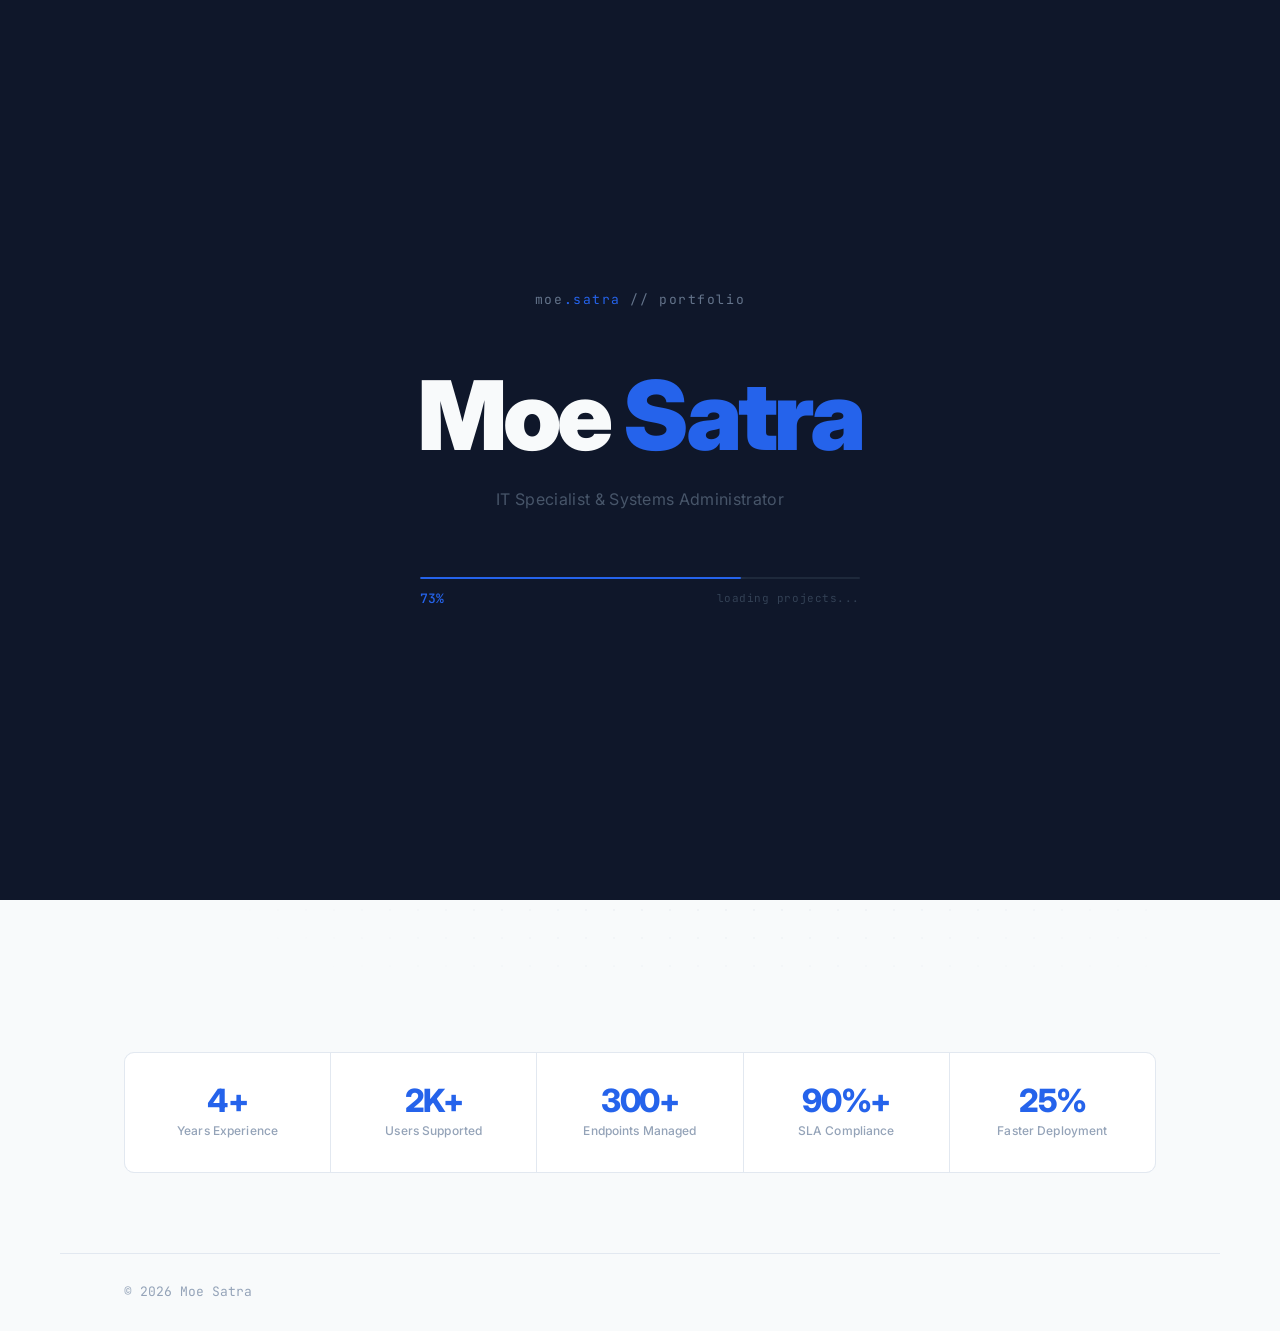
==== commit ea47553f: "Add files via upload" ====
--- a/index.html
+++ b/index.html
@@ -6,86 +6,224 @@
 <title>Moe Satra — IT Specialist</title>
 <link rel="stylesheet" href="style.css">
 <style>
-.hero { min-height: calc(100vh - 80px); display: flex; flex-direction: column; justify-content: center; position: relative; overflow: hidden; }
-.hero::before {
-  content: '';
+
+/* ── LOADER ───────────────────────────────────────── */
+#loader {
+  position: fixed;
+  inset: 0;
+  z-index: 9999;
+  background: #0F172A;
+  display: flex;
+  flex-direction: column;
+  align-items: center;
+  justify-content: center;
+  gap: 0;
+  transition: opacity 0.6s ease, visibility 0.6s ease;
+}
+#loader.hidden {
+  opacity: 0;
+  visibility: hidden;
+  pointer-events: none;
+}
+
+.loader-logo {
+  font-family: 'JetBrains Mono', monospace;
+  font-size: 13px;
+  color: #64748B;
+  letter-spacing: 0.12em;
+  margin-bottom: 3.5rem;
+}
+.loader-logo span { color: #2563EB; }
+
+.loader-name {
+  font-family: 'Inter', sans-serif;
+  font-size: clamp(3rem, 8vw, 6rem);
+  font-weight: 900;
+  letter-spacing: -0.04em;
+  color: #F8FAFB;
+  line-height: 1;
+  margin-bottom: 0.25em;
+}
+.loader-name .blue { color: #2563EB; }
+
+.loader-role {
+  font-family: 'Inter', sans-serif;
+  font-size: 1rem;
+  font-weight: 400;
+  color: #475569;
+  letter-spacing: 0.02em;
+  margin-bottom: 4rem;
+}
+
+.loader-bar-wrap {
+  width: min(440px, 80vw);
+  display: flex;
+  flex-direction: column;
+  gap: 10px;
+}
+.loader-bar-track {
+  width: 100%;
+  height: 2px;
+  background: #1E293B;
+  border-radius: 2px;
+  overflow: hidden;
+}
+.loader-bar-fill {
+  height: 100%;
+  width: 0%;
+  background: #2563EB;
+  border-radius: 2px;
+  transition: width 0.05s linear;
+  box-shadow: 0 0 8px rgba(37,99,235,0.6);
+}
+.loader-bar-meta {
+  display: flex;
+  justify-content: space-between;
+  align-items: center;
+}
+.loader-pct {
+  font-family: 'JetBrains Mono', monospace;
+  font-size: 13px;
+  color: #2563EB;
+  font-weight: 500;
+}
+.loader-status {
+  font-family: 'JetBrains Mono', monospace;
+  font-size: 11px;
+  color: #334155;
+  letter-spacing: 0.05em;
+}
+
+/* ── HERO ─────────────────────────────────────────── */
+.hero-wrap {
+  min-height: calc(100vh - 68px);
+  display: flex;
+  flex-direction: column;
+  justify-content: center;
+  position: relative;
+  padding: 80px 0 60px;
+}
+.dot-grid {
   position: absolute;
-  top: -150px; right: -200px;
-  width: 600px; height: 600px;
-  background: radial-gradient(circle, rgba(26,86,219,0.12) 0%, transparent 70%);
+  inset: 0;
+  background-image: radial-gradient(circle, #CBD5E1 1px, transparent 1px);
+  background-size: 28px 28px;
+  mask-image: radial-gradient(ellipse 80% 70% at 60% 40%, black 30%, transparent 100%);
+  -webkit-mask-image: radial-gradient(ellipse 80% 70% at 60% 40%, black 30%, transparent 100%);
+  opacity: 0.5;
   pointer-events: none;
 }
-.hero-eyebrow {
-  font-family: var(--font-mono);
+.hero-status {
+  display: inline-flex;
+  align-items: center;
+  gap: 8px;
   font-size: 13px;
-  color: var(--blue-light);
-  letter-spacing: 0.1em;
-  margin-bottom: 1.5rem;
-  display: flex;
-  align-items: center;
-  gap: 0.75rem;
-}
-.hero-eyebrow::before {
-  content: '';
-  display: inline-block;
-  width: 32px; height: 1px;
-  background: var(--blue-light);
-}
-.hero h1 {
-  font-size: clamp(3rem, 7vw, 6rem);
-  font-weight: 700;
-  line-height: 1.05;
-  letter-spacing: -0.03em;
-  margin-bottom: 1.5rem;
-  color: var(--gold);
-}
-.hero h1 span { color: var(--gold-light); }
-.hero-sub {
-  font-size: 1.1rem;
-  color: var(--muted);
-  max-width: 560px;
-  line-height: 1.7;
+  font-weight: 500;
+  color: var(--ink-3);
+  background: var(--bg-card);
+  border: 1px solid var(--border);
+  padding: 6px 14px;
+  border-radius: 100px;
+  margin-bottom: 2.25rem;
+  width: fit-content;
+  box-shadow: var(--shadow);
+}
+.status-dot {
+  width: 7px; height: 7px;
+  border-radius: 50%;
+  background: #22C55E;
+  box-shadow: 0 0 0 2px #DCFCE7;
+  animation: pulse-green 2s ease-in-out infinite;
+}
+@keyframes pulse-green {
+  0%, 100% { box-shadow: 0 0 0 2px #DCFCE7; }
+  50% { box-shadow: 0 0 0 4px #DCFCE7; }
+}
+.hero-name {
+  font-size: clamp(4rem, 10vw, 7.5rem);
+  font-weight: 900;
+  letter-spacing: -0.04em;
+  line-height: 0.95;
+  color: var(--ink);
+  margin-bottom: 0.35em;
+}
+.hero-name .blue { color: var(--blue); }
+.hero-role {
+  font-size: clamp(1.2rem, 2.5vw, 1.6rem);
+  font-weight: 400;
+  color: var(--ink-3);
+  letter-spacing: -0.02em;
+  margin-bottom: 2rem;
+}
+.hero-role strong { color: var(--ink-2); font-weight: 600; }
+.hero-desc {
+  font-size: 1.05rem;
+  color: var(--ink-3);
+  max-width: 540px;
+  line-height: 1.75;
   margin-bottom: 2.5rem;
 }
-.hero-certs { display: flex; gap: 0.75rem; flex-wrap: wrap; margin-bottom: 3rem; }
-.cert-badge {
+.hero-certs {
+  display: flex;
+  flex-wrap: wrap;
+  gap: 8px;
+  margin-bottom: 2.75rem;
+}
+.cert-chip {
   font-family: var(--font-mono);
   font-size: 11px;
-  padding: 4px 12px;
-  border: 1px solid var(--border-gold);
-  border-radius: 2px;
-  color: var(--gold-dim);
-  letter-spacing: 0.06em;
-}
-.hero-actions { display: flex; gap: 1rem; flex-wrap: wrap; }
-
-.stats-grid {
+  font-weight: 500;
+  color: var(--ink-3);
+  background: var(--bg-subtle);
+  border: 1px solid var(--border);
+  padding: 5px 12px;
+  border-radius: 6px;
+  letter-spacing: 0.03em;
+}
+.hero-actions { display: flex; gap: 12px; flex-wrap: wrap; }
+
+/* STATS */
+.stats-row {
   display: grid;
-  grid-template-columns: repeat(auto-fit, minmax(160px, 1fr));
+  grid-template-columns: repeat(5, 1fr);
   gap: 1px;
   background: var(--border);
   border: 1px solid var(--border);
-  border-radius: 6px;
+  border-radius: var(--radius);
   overflow: hidden;
-  margin-top: 4rem;
-}
-.stat { background: var(--bg2); padding: 1.75rem 1.25rem; text-align: center; }
-.stat-num {
-  font-size: 2.2rem;
-  font-weight: 700;
-  color: var(--gold);
-  letter-spacing: -0.03em;
-  line-height: 1;
-  margin-bottom: 0.4rem;
-}
-.stat-label { font-size: 11px; color: var(--muted); letter-spacing: 0.05em; text-transform: uppercase; }
+  margin-top: 5rem;
+}
+.stat-cell { background: var(--bg-card); padding: 2rem 1.5rem; text-align: center; }
+.stat-num { font-size: 2rem; font-weight: 800; letter-spacing: -0.04em; color: var(--blue); line-height: 1; margin-bottom: 6px; }
+.stat-lbl { font-size: 12px; color: var(--ink-4); font-weight: 500; letter-spacing: 0.01em; line-height: 1.4; }
+
+@media (max-width: 760px) { .stats-row { grid-template-columns: repeat(3, 1fr); } }
+@media (max-width: 480px) { .stats-row { grid-template-columns: repeat(2, 1fr); } }
 </style>
 </head>
 <body>
+
+<!-- LOADER -->
+<div id="loader">
+  <div class="loader-logo">moe<span>.satra</span> // portfolio</div>
+  <div class="loader-name">Moe <span class="blue">Satra</span></div>
+  <div class="loader-role">IT Specialist &amp; Systems Administrator</div>
+  <div class="loader-bar-wrap">
+    <div class="loader-bar-track">
+      <div class="loader-bar-fill" id="barFill"></div>
+    </div>
+    <div class="loader-bar-meta">
+      <span class="loader-pct" id="pctText">0%</span>
+      <span class="loader-status" id="statusText">initializing...</span>
+    </div>
+  </div>
+</div>
+
 <nav>
-  <a href="index.html" class="nav-logo">moe@portfolio:~$</a>
+  <a href="index.html" class="nav-logo">moe.satra</a>
   <ul class="nav-links">
     <li><a href="index.html" class="active">Home</a></li>
+    <li><a href="about.html">About</a></li>
     <li><a href="experience.html">Experience</a></li>
     <li><a href="projects.html">Projects</a></li>
     <li><a href="skills.html">Skills</a></li>
@@ -94,52 +232,98 @@
 </nav>
 
 <div class="page">
-  <div class="hero">
-    <div class="hero-eyebrow">Available for IT & Sysadmin Roles</div>
-    <h1>Moe Satra<br><span>IT Specialist.</span></h1>
-    <p class="hero-sub">4+ years managing enterprise infrastructure across a multi-site university. Endpoint management, M365 administration, automation, and keeping things running at scale.</p>
-    <div class="hero-certs">
-      <span class="cert-badge">MD-102 Endpoint Management</span>
-      <span class="cert-badge">SC-900 Security & Identity</span>
-      <span class="cert-badge">B.Sc. Computer Science (Honours)</span>
-    </div>
-    <div class="hero-actions">
-      <a href="projects.html" class="btn-primary">View Projects</a>
-      <a href="contact.html" class="btn-ghost">Get in Touch</a>
-    </div>
-
-    <div class="terminal">
-      <div class="terminal-bar">
-        <span class="dot r"></span><span class="dot y"></span><span class="dot g"></span>
-        <span class="terminal-title">powershell — moe@algoma</span>
+  <div class="page-inner">
+    <div class="hero-wrap">
+      <div class="dot-grid"></div>
+      <div class="hero-status">
+        <span class="status-dot"></span>
+        Open to IT &amp; Sysadmin roles · Toronto, ON
       </div>
-      <div class="terminal-body">
-        <p><span class="t-prompt">PS C:\&gt;</span> <span class="t-cmd">Get-Profile -User "moe.satra"</span></p>
-        <p><span class="t-output">&nbsp;</span></p>
-        <p><span class="t-output">Role         : </span><span class="t-val">IT Specialist</span></p>
-        <p><span class="t-output">Org          : </span><span class="t-val">Algoma University</span></p>
-        <p><span class="t-output">Users        : </span><span class="t-val">2,000+</span></p>
-        <p><span class="t-output">Endpoints    : </span><span class="t-val">300+ (Intune + Autopilot)</span></p>
-        <p><span class="t-output">SLA          : </span><span class="t-val">90%+ compliance</span></p>
-        <p><span class="t-output">Certs        : </span><span class="t-val">MD-102, SC-900</span></p>
-        <p><span class="t-output">&nbsp;</span></p>
-        <p><span class="t-prompt">PS C:\&gt;</span> <span class="t-cursor"></span></p>
+      <h1 class="hero-name">Moe<br><span class="blue">Satra.</span></h1>
+      <p class="hero-role"><strong>IT Specialist</strong> &amp; Systems Administrator</p>
+      <p class="hero-desc">4+ years managing enterprise infrastructure across a multi-site university — endpoint management, M365 administration, and building tools that keep 2,000+ users running.</p>
+      <div class="hero-certs">
+        <span class="cert-chip">MD-102 · Endpoint Management</span>
+        <span class="cert-chip">SC-900 · Security &amp; Identity</span>
+        <span class="cert-chip">B.Sc. Computer Science (Honours)</span>
+      </div>
+      <div class="hero-actions">
+        <a href="about.html" class="btn btn-primary">About Me</a>
+        <a href="projects.html" class="btn btn-ghost">View Projects</a>
+        <a href="contact.html" class="btn btn-ghost">Contact</a>
       </div>
     </div>
-  </div>
-
-  <div class="stats-grid">
-    <div class="stat"><div class="stat-num">4+</div><div class="stat-label">Years Experience</div></div>
-    <div class="stat"><div class="stat-num">2K+</div><div class="stat-label">Users Supported</div></div>
-    <div class="stat"><div class="stat-num">300+</div><div class="stat-label">Endpoints Managed</div></div>
-    <div class="stat"><div class="stat-num">90%+</div><div class="stat-label">SLA Compliance</div></div>
-    <div class="stat"><div class="stat-num">25%</div><div class="stat-label">Faster Deployment</div></div>
+
+    <div class="stats-row">
+      <div class="stat-cell"><div class="stat-num">4+</div><div class="stat-lbl">Years Experience</div></div>
+      <div class="stat-cell"><div class="stat-num">2K+</div><div class="stat-lbl">Users Supported</div></div>
+      <div class="stat-cell"><div class="stat-num">300+</div><div class="stat-lbl">Endpoints Managed</div></div>
+      <div class="stat-cell"><div class="stat-num">90%+</div><div class="stat-lbl">SLA Compliance</div></div>
+      <div class="stat-cell"><div class="stat-num">25%</div><div class="stat-lbl">Faster Deployment</div></div>
+    </div>
   </div>
 </div>
 
 <footer>
   <p>© 2026 Moe Satra</p>
-  <p>Built with HTML · Hosted on GitHub Pages</p>
+
 </footer>
+
+<script>
+  const stages = [
+    { to: 15,  label: 'loading assets...',     dur: 300 },
+    { to: 35,  label: 'building interface...',  dur: 400 },
+    { to: 58,  label: 'fetching experience...', dur: 450 },
+    { to: 75,  label: 'loading projects...',    dur: 350 },
+    { to: 90,  label: 'finalising...',          dur: 300 },
+    { to: 100, label: 'ready.',                 dur: 250 },
+  ];
+
+  const barFill   = document.getElementById('barFill');
+  const pctText   = document.getElementById('pctText');
+  const statusText = document.getElementById('statusText');
+  const loader    = document.getElementById('loader');
+
+  let current = 0;
+
+  function animateTo(target, label, duration) {
+    return new Promise(resolve => {
+      statusText.textContent = label;
+      const start = current;
+      const startTime = performance.now();
+
+      function tick(now) {
+        const elapsed = now - startTime;
+        const progress = Math.min(elapsed / duration, 1);
+        const eased = 1 - Math.pow(1 - progress, 3); // ease-out cubic
+        const value = Math.round(start + (target - start) * eased);
+        current = value;
+        barFill.style.width = value + '%';
+        pctText.textContent = value + '%';
+        if (progress < 1) {
+          requestAnimationFrame(tick);
+        } else {
+          current = target;
+          resolve();
+        }
+      }
+      requestAnimationFrame(tick);
+    });
+  }
+
+  async function runLoader() {
+    // small pause before starting
+    await new Promise(r => setTimeout(r, 300));
+    for (const stage of stages) {
+      await animateTo(stage.to, stage.label, stage.dur);
+      await new Promise(r => setTimeout(r, 80));
+    }
+    // hold at 100% briefly then fade out
+    await new Promise(r => setTimeout(r, 420));
+    loader.classList.add('hidden');
+  }
+
+  runLoader();
+</script>
 </body>
 </html>
--- a/style.css
+++ b/style.css
@@ -1,39 +1,41 @@
-@import url('https://fonts.googleapis.com/css2?family=Space+Grotesk:wght@300;400;500;600;700&family=JetBrains+Mono:wght@400;500&display=swap');
+@import url('https://fonts.googleapis.com/css2?family=Inter:wght@300;400;500;600;700;800;900&family=JetBrains+Mono:wght@400;500&display=swap');
 
 *, *::before, *::after { box-sizing: border-box; margin: 0; padding: 0; }
 
 :root {
-  --bg: #05080f;
-  --bg2: #0a0f1e;
-  --bg3: #111827;
-  --blue: #1a56db;
-  --blue-light: #3b82f6;
-  --blue-glow: rgba(26,86,219,0.18);
-  --gold: #f5c518;
-  --gold-light: #fde68a;
-  --gold-dim: #b8920f;
-  --text: #f5c518;
-  --text-body: #e2c96a;
-  --muted: #7a6830;
-  --border: rgba(26,86,219,0.25);
-  --border-gold: rgba(245,197,24,0.2);
-  --font-display: 'Space Grotesk', sans-serif;
+  --bg:        #F8FAFB;
+  --bg-card:   #FFFFFF;
+  --bg-subtle: #F1F5F9;
+  --ink:       #0F172A;
+  --ink-2:     #334155;
+  --ink-3:     #64748B;
+  --ink-4:     #94A3B8;
+  --blue:      #2563EB;
+  --blue-light:#DBEAFE;
+  --amber:     #F59E0B;
+  --amber-light:#FEF3C7;
+  --border:    #E2E8F0;
+  --border-2:  #CBD5E1;
+  --font-sans: 'Inter', sans-serif;
   --font-mono: 'JetBrains Mono', monospace;
+  --radius:    10px;
+  --shadow:    0 1px 3px rgba(15,23,42,0.06), 0 1px 2px rgba(15,23,42,0.04);
+  --shadow-md: 0 4px 16px rgba(15,23,42,0.08), 0 2px 6px rgba(15,23,42,0.05);
 }
 
 html { scroll-behavior: smooth; }
 
 body {
   background: var(--bg);
-  color: var(--text-body);
-  font-family: var(--font-display);
+  color: var(--ink);
+  font-family: var(--font-sans);
   font-size: 16px;
   line-height: 1.6;
+  -webkit-font-smoothing: antialiased;
   overflow-x: hidden;
-  min-height: 100vh;
 }
 
-/* NAV */
+/* ── NAV ─────────────────────────────────────────── */
 nav {
   position: fixed;
   top: 0; left: 0; right: 0;
@@ -41,164 +43,131 @@
   display: flex;
   justify-content: space-between;
   align-items: center;
-  padding: 1rem 4rem;
-  background: rgba(5,8,15,0.9);
-  backdrop-filter: blur(14px);
+  padding: 0 5vw;
+  height: 68px;
+  background: rgba(248,250,251,0.92);
+  backdrop-filter: blur(12px);
   border-bottom: 1px solid var(--border);
 }
 .nav-logo {
   font-family: var(--font-mono);
   font-size: 14px;
-  color: var(--gold);
-  letter-spacing: 0.05em;
+  font-weight: 500;
+  color: var(--blue);
   text-decoration: none;
+  letter-spacing: -0.01em;
 }
-.nav-links { display: flex; gap: 0.25rem; list-style: none; }
+.nav-links {
+  display: flex;
+  gap: 2px;
+  list-style: none;
+}
 .nav-links a {
-  font-size: 13px;
+  display: block;
+  font-size: 15px;
   font-weight: 500;
-  color: var(--muted);
+  color: var(--ink-3);
   text-decoration: none;
-  letter-spacing: 0.08em;
-  text-transform: uppercase;
-  padding: 0.45rem 1rem;
-  border-radius: 3px;
-  transition: color 0.2s, background 0.2s;
+  padding: 8px 16px;
+  border-radius: 7px;
+  transition: color 0.15s, background 0.15s;
+  letter-spacing: -0.01em;
 }
-.nav-links a:hover { color: var(--gold); background: var(--blue-glow); }
-.nav-links a.active { color: var(--gold); background: var(--blue-glow); border: 1px solid var(--border); }
+.nav-links a:hover { color: var(--ink); background: var(--bg-subtle); }
+.nav-links a.active { color: var(--blue); background: var(--blue-light); font-weight: 600; }
 
-/* PAGE WRAPPER */
+/* ── PAGE ─────────────────────────────────────────── */
 .page {
-  padding: 8rem 4rem 5rem;
-  max-width: 1100px;
+  padding: 68px 5vw 0;
+  max-width: 1160px;
   margin: 0 auto;
 }
-
-/* HEADINGS */
-.section-label {
-  font-family: var(--font-mono);
-  font-size: 12px;
-  color: var(--blue-light);
-  letter-spacing: 0.15em;
-  text-transform: uppercase;
-  margin-bottom: 0.75rem;
-}
-.section-title {
-  font-size: clamp(1.8rem, 3.5vw, 2.6rem);
-  font-weight: 700;
-  letter-spacing: -0.02em;
-  margin-bottom: 2.5rem;
-  color: var(--gold);
+.page-inner {
+  padding-top: 72px;
+  padding-bottom: 80px;
 }
 
-/* BUTTONS */
-.btn-primary {
+/* ── SECTION LABELS ───────────────────────────────── */
+.eyebrow {
   display: inline-block;
-  padding: 0.75rem 2rem;
-  background: var(--blue);
-  color: var(--gold);
-  font-family: var(--font-display);
-  font-size: 14px;
-  font-weight: 600;
-  text-decoration: none;
-  border-radius: 3px;
-  letter-spacing: 0.03em;
-  border: 1px solid var(--blue-light);
-  transition: background 0.2s, transform 0.1s;
-}
-.btn-primary:hover { background: var(--blue-light); transform: translateY(-1px); }
-.btn-ghost {
-  display: inline-block;
-  padding: 0.75rem 2rem;
-  border: 1px solid var(--border-gold);
-  color: var(--muted);
-  font-family: var(--font-display);
-  font-size: 14px;
-  font-weight: 500;
-  text-decoration: none;
-  border-radius: 3px;
-  transition: border-color 0.2s, color 0.2s;
-}
-.btn-ghost:hover { border-color: var(--gold); color: var(--gold); }
-
-/* TERMINAL */
-.terminal {
-  background: var(--bg2);
-  border: 1px solid var(--border);
-  border-radius: 8px;
-  overflow: hidden;
-  max-width: 680px;
-  margin-top: 3rem;
-}
-.terminal-bar {
-  display: flex;
-  align-items: center;
-  gap: 6px;
-  padding: 10px 16px;
-  background: var(--bg3);
-  border-bottom: 1px solid var(--border);
-}
-.dot { width: 10px; height: 10px; border-radius: 50%; }
-.dot.r { background: #ff5f57; }
-.dot.y { background: #febc2e; }
-.dot.g { background: #28c840; }
-.terminal-title {
   font-family: var(--font-mono);
   font-size: 11px;
-  color: var(--muted);
-  margin-left: auto;
+  font-weight: 500;
+  color: var(--blue);
+  letter-spacing: 0.12em;
+  text-transform: uppercase;
+  background: var(--blue-light);
+  padding: 4px 10px;
+  border-radius: 4px;
+  margin-bottom: 1.25rem;
 }
-.terminal-body { padding: 1.25rem 1.5rem; }
-.terminal-body p {
-  font-family: var(--font-mono);
-  font-size: 13px;
-  line-height: 1.9;
+.page-title {
+  font-size: clamp(2.2rem, 4.5vw, 3.2rem);
+  font-weight: 800;
+  letter-spacing: -0.035em;
+  color: var(--ink);
+  line-height: 1.1;
+  margin-bottom: 2.5rem;
 }
-.t-prompt { color: var(--blue-light); }
-.t-cmd { color: var(--gold-light); }
-.t-output { color: var(--muted); }
-.t-val { color: var(--gold); }
-.t-cursor {
-  display: inline-block;
-  width: 8px; height: 14px;
-  background: var(--gold);
-  vertical-align: middle;
-  animation: blink 1s step-end infinite;
+
+/* ── CARDS ────────────────────────────────────────── */
+.card {
+  background: var(--bg-card);
+  border: 1px solid var(--border);
+  border-radius: var(--radius);
+  padding: 2rem 2.25rem;
+  box-shadow: var(--shadow);
+  transition: box-shadow 0.2s, border-color 0.2s, transform 0.15s;
 }
-@keyframes blink { 50% { opacity: 0; } }
+.card:hover {
+  box-shadow: var(--shadow-md);
+  border-color: var(--border-2);
+  transform: translateY(-2px);
+}
 
-/* CARDS */
-.card {
-  background: var(--bg2);
-  border: 1px solid var(--border);
+/* ── BUTTONS ──────────────────────────────────────── */
+.btn {
+  display: inline-flex;
+  align-items: center;
+  gap: 8px;
+  padding: 11px 22px;
+  font-family: var(--font-sans);
+  font-size: 15px;
+  font-weight: 600;
   border-radius: 8px;
-  padding: 2rem;
-  transition: border-color 0.2s;
+  text-decoration: none;
+  transition: all 0.15s;
+  letter-spacing: -0.01em;
+  cursor: pointer;
+  border: none;
 }
-.card:hover { border-color: rgba(26,86,219,0.55); }
+.btn-primary { background: var(--blue); color: #fff; }
+.btn-primary:hover { background: #1d4ed8; transform: translateY(-1px); box-shadow: 0 4px 12px rgba(37,99,235,0.3); }
+.btn-ghost { background: transparent; color: var(--ink-2); border: 1.5px solid var(--border-2); }
+.btn-ghost:hover { border-color: var(--blue); color: var(--blue); background: var(--blue-light); }
 
-/* FOOTER */
+/* ── FOOTER ───────────────────────────────────────── */
 footer {
-  padding: 2rem 4rem;
   border-top: 1px solid var(--border);
+  padding: 28px 5vw;
   display: flex;
   justify-content: space-between;
   align-items: center;
   flex-wrap: wrap;
   gap: 1rem;
-  max-width: 1100px;
+  max-width: 1160px;
   margin: 0 auto;
 }
 footer p {
+  font-size: 13px;
+  color: var(--ink-4);
   font-family: var(--font-mono);
-  font-size: 12px;
-  color: var(--muted);
 }
 
 @media (max-width: 768px) {
-  nav { padding: 1rem 1.25rem; }
-  .nav-links a { padding: 0.4rem 0.6rem; font-size: 11px; letter-spacing: 0.04em; }
-  .page { padding: 6rem 1.25rem 3rem; }
-  footer { padding: 2rem 1.25rem; }
+  .nav-links a { font-size: 13px; padding: 7px 10px; }
+  .page-inner { padding-top: 52px; padding-bottom: 52px; }
 }
+@media (max-width: 560px) {
+  .nav-links a { font-size: 12px; padding: 6px 8px; letter-spacing: 0; }
+}
